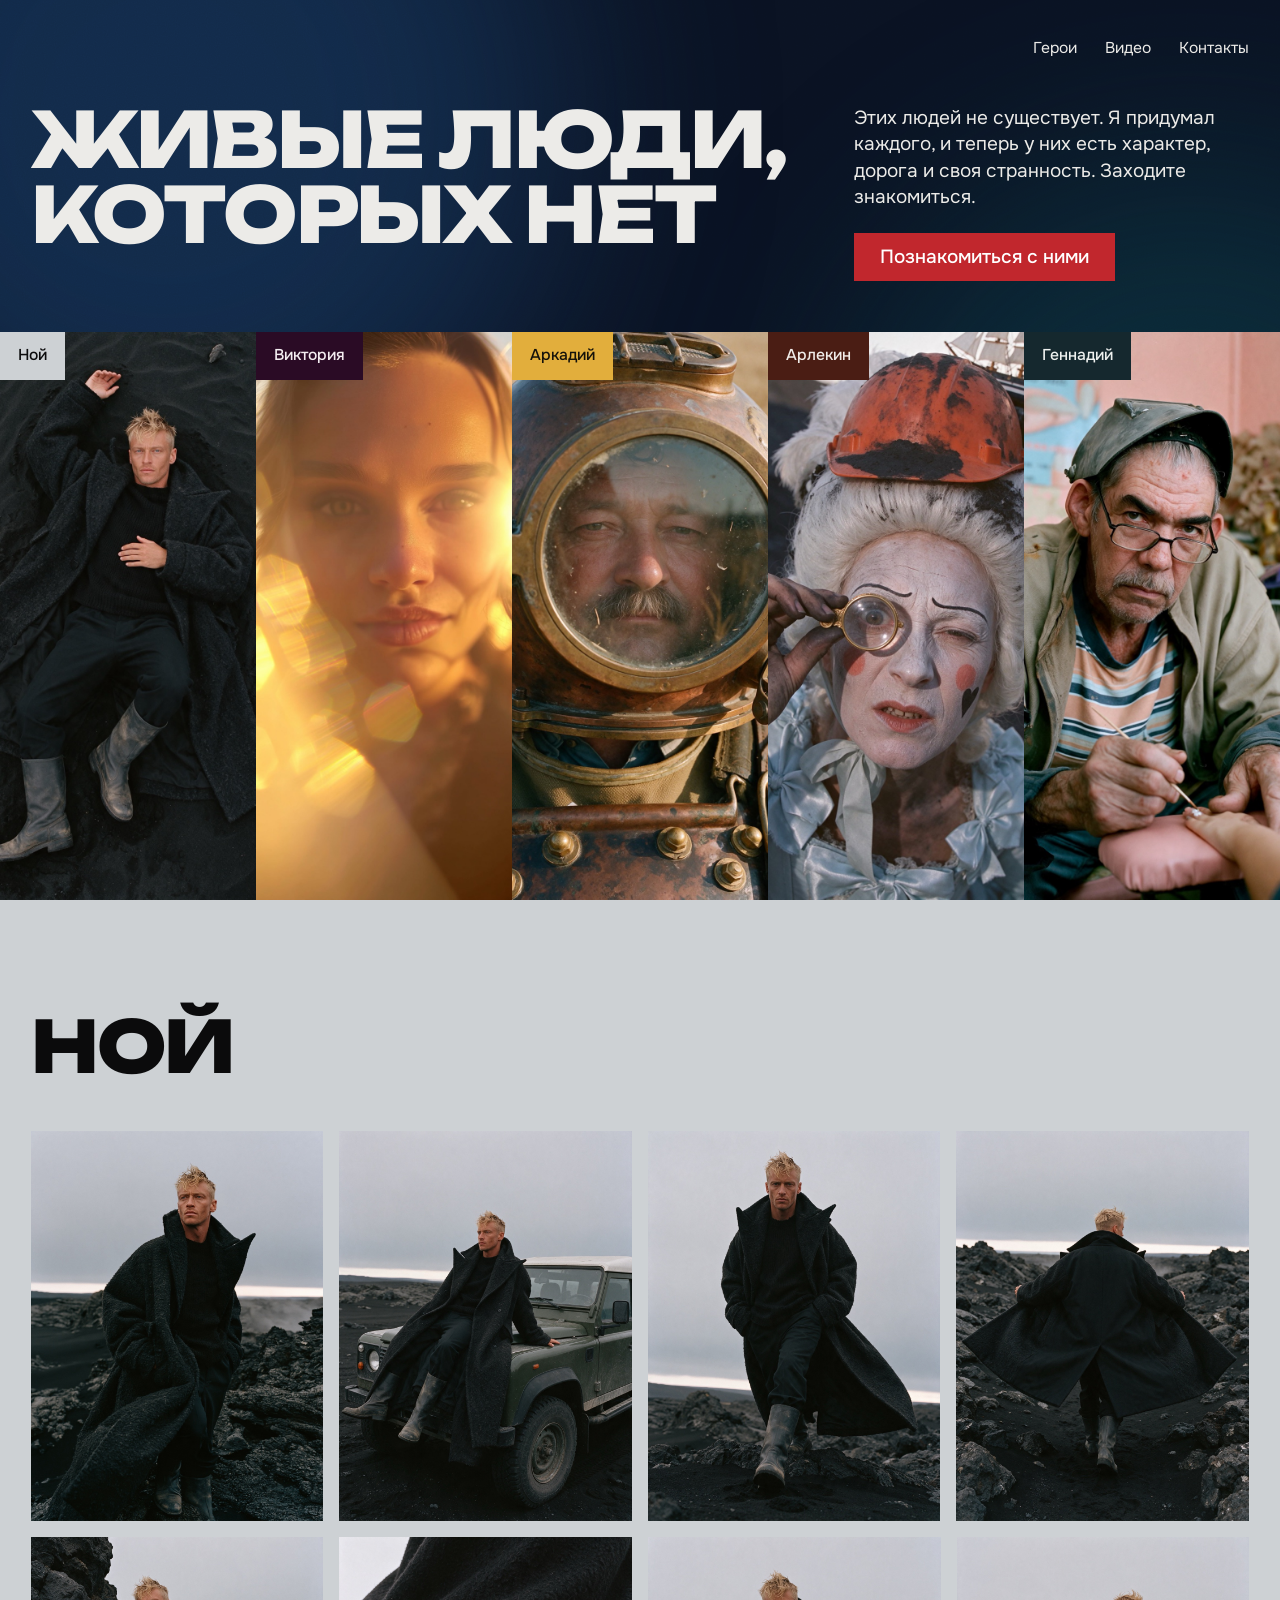
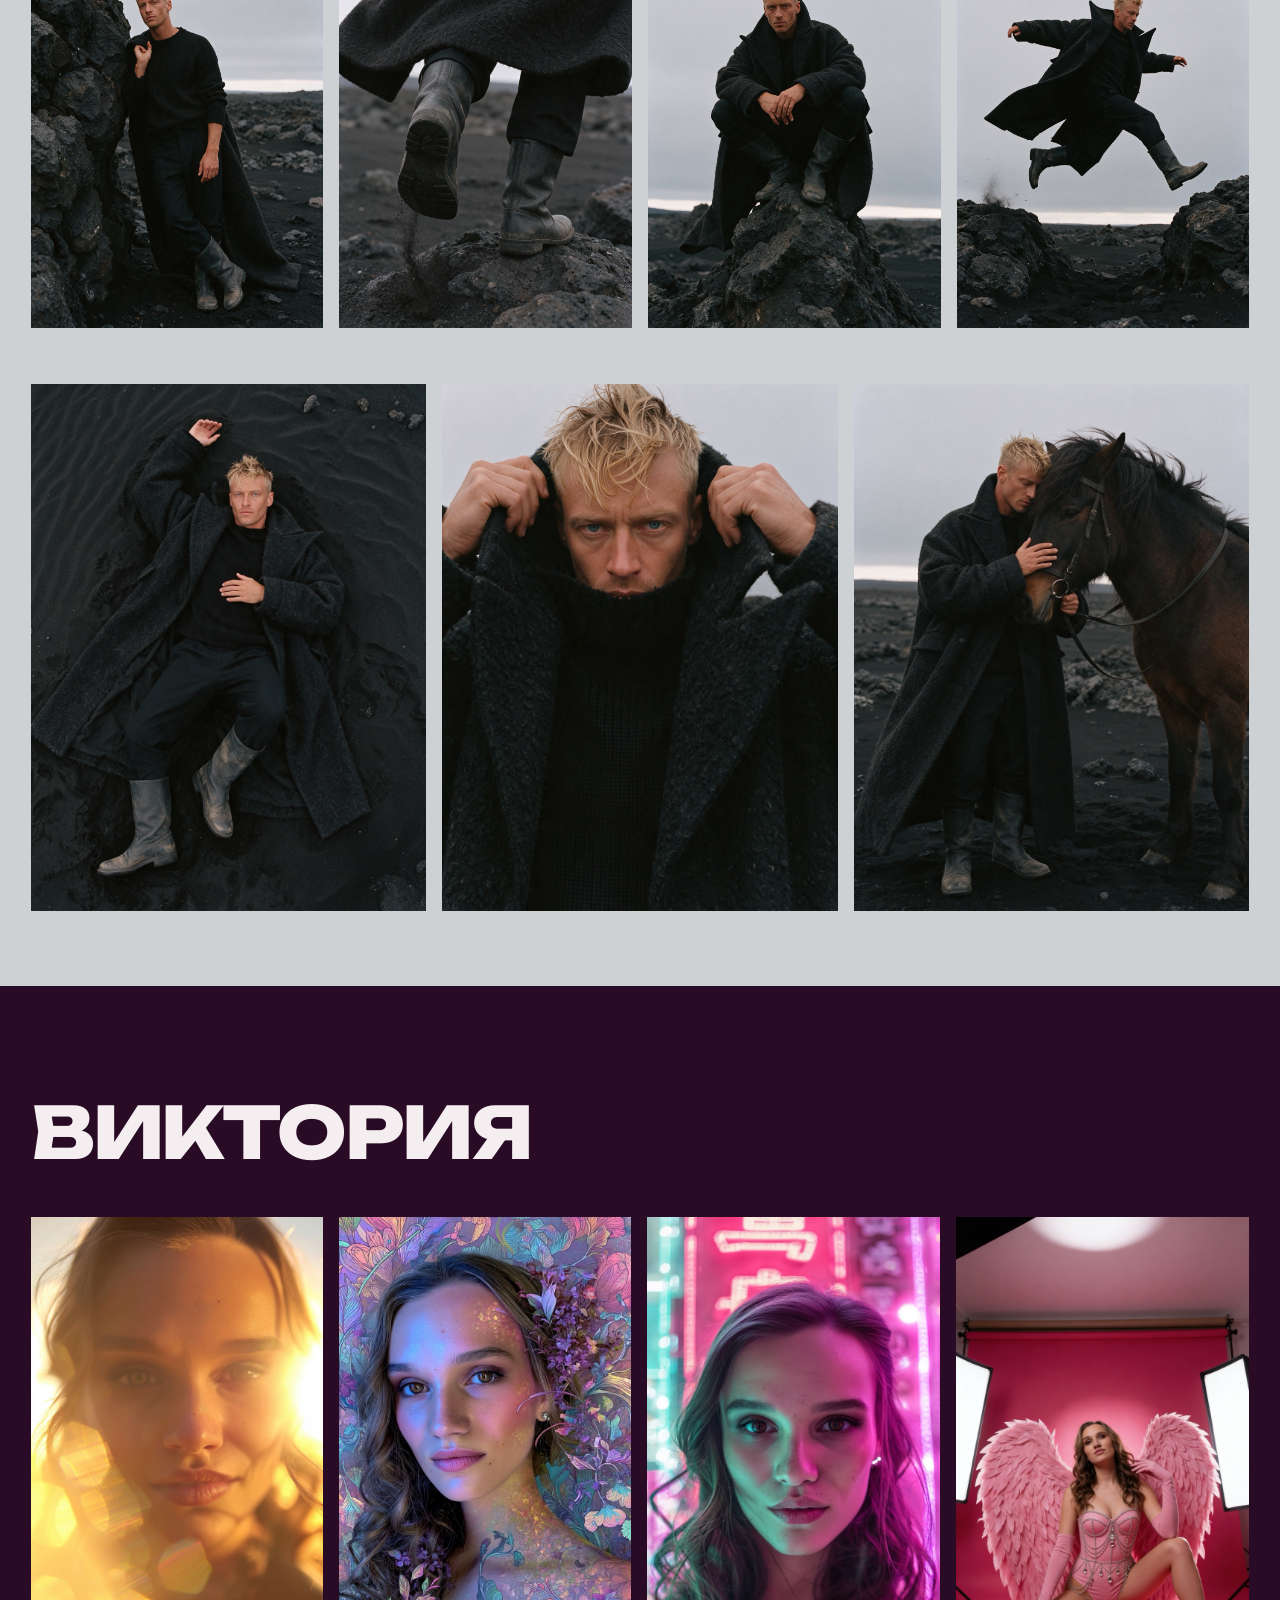
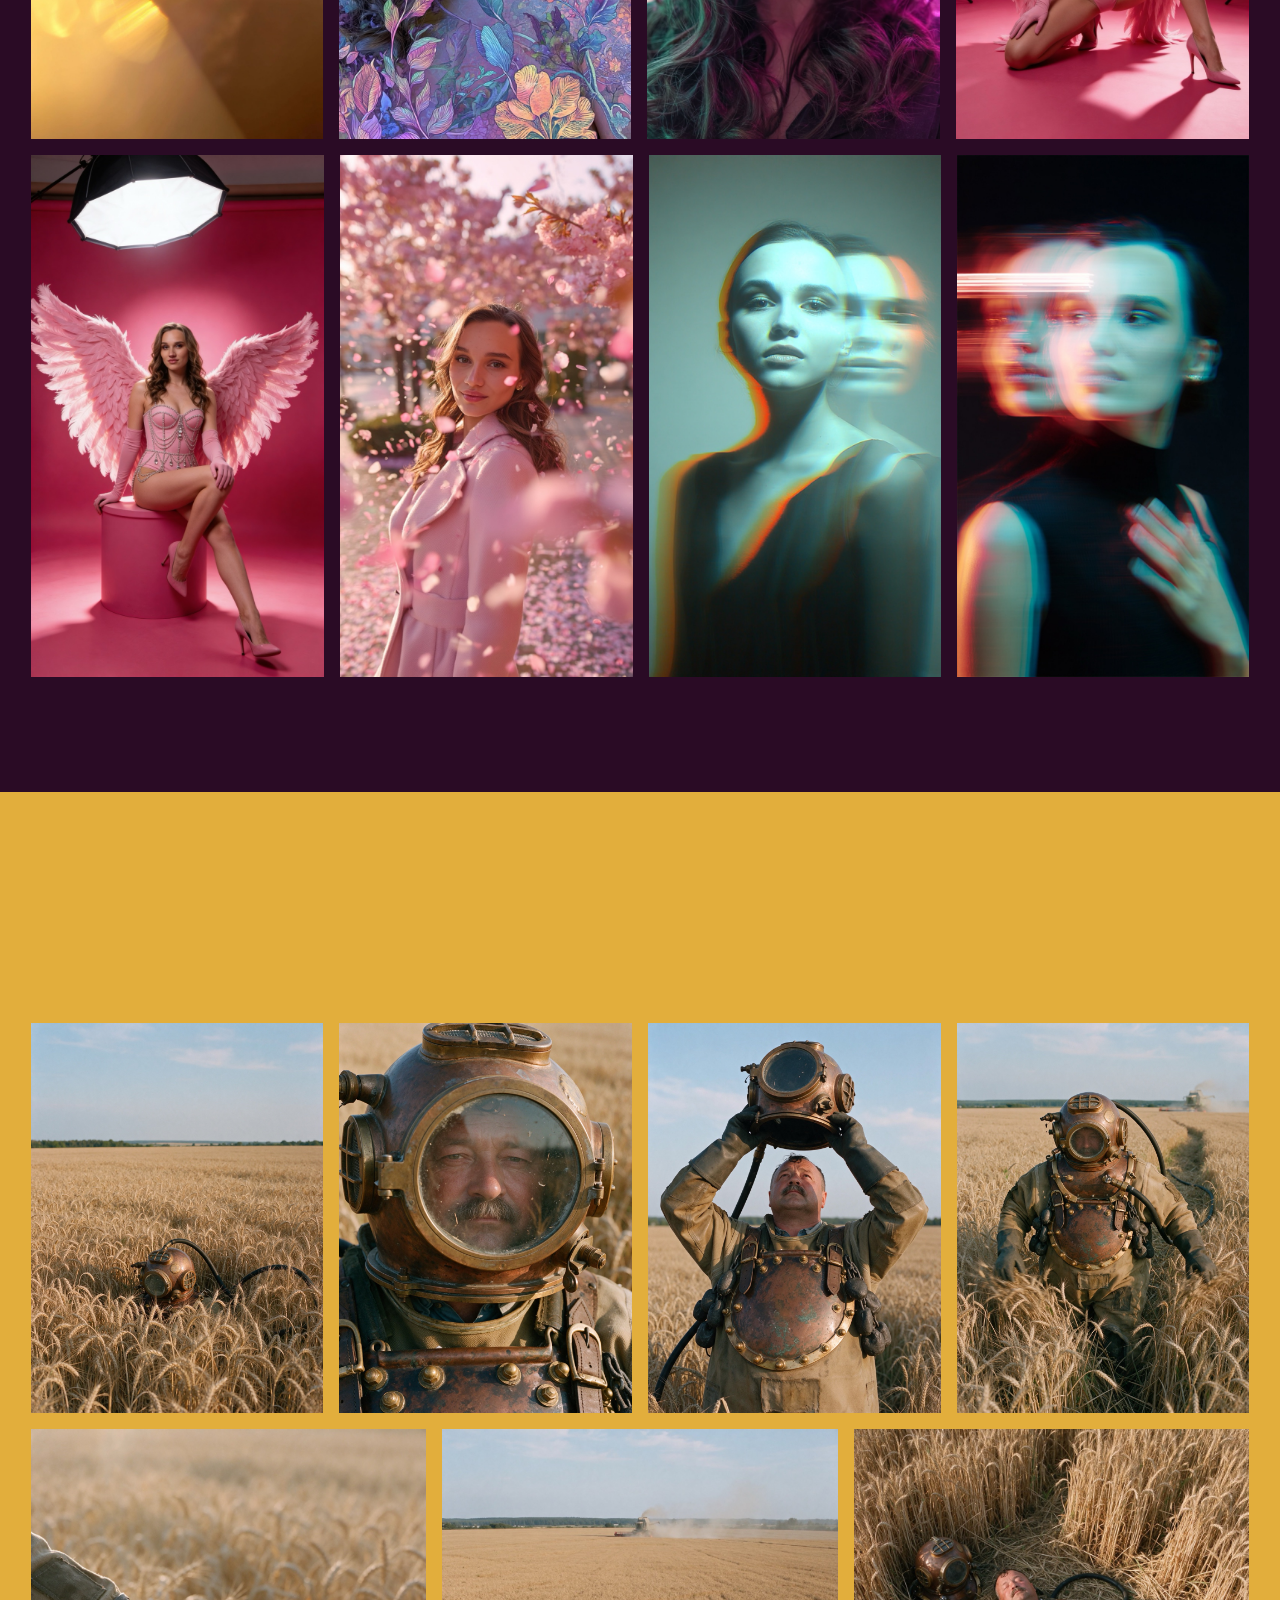
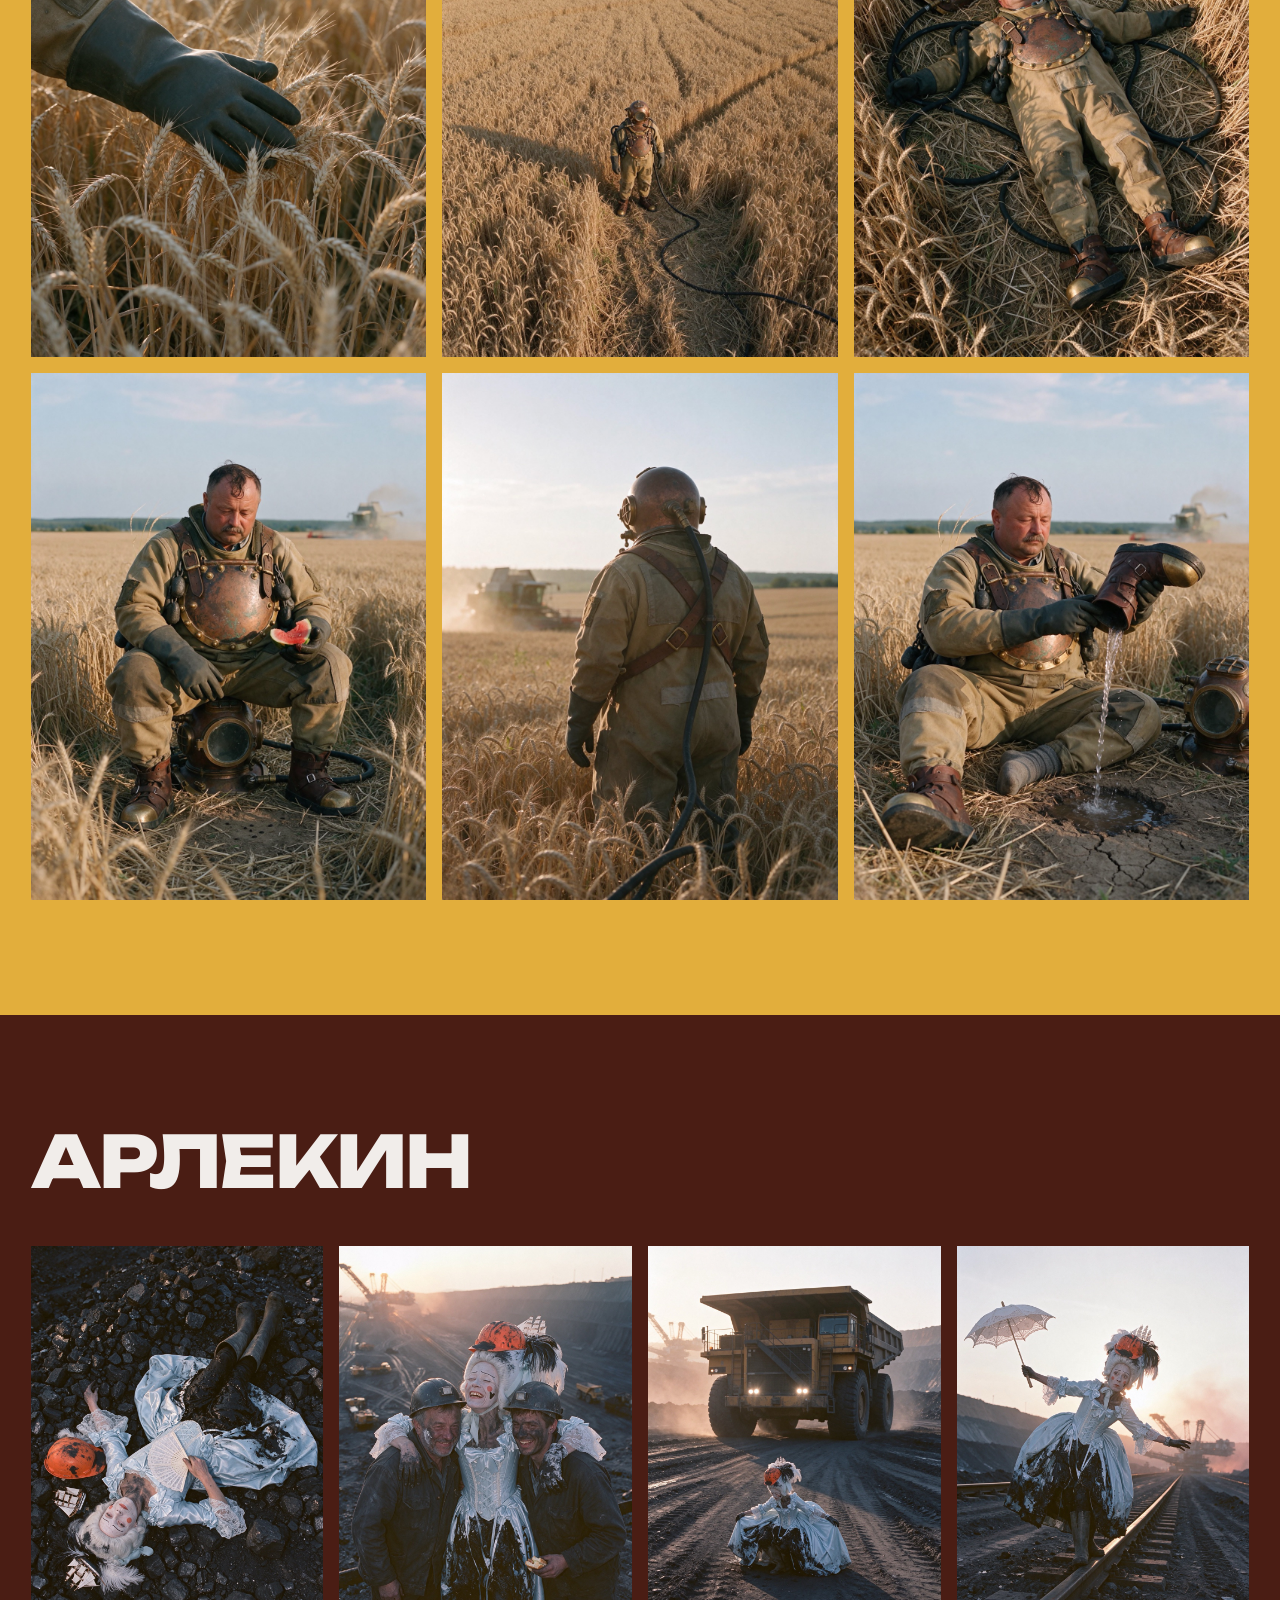
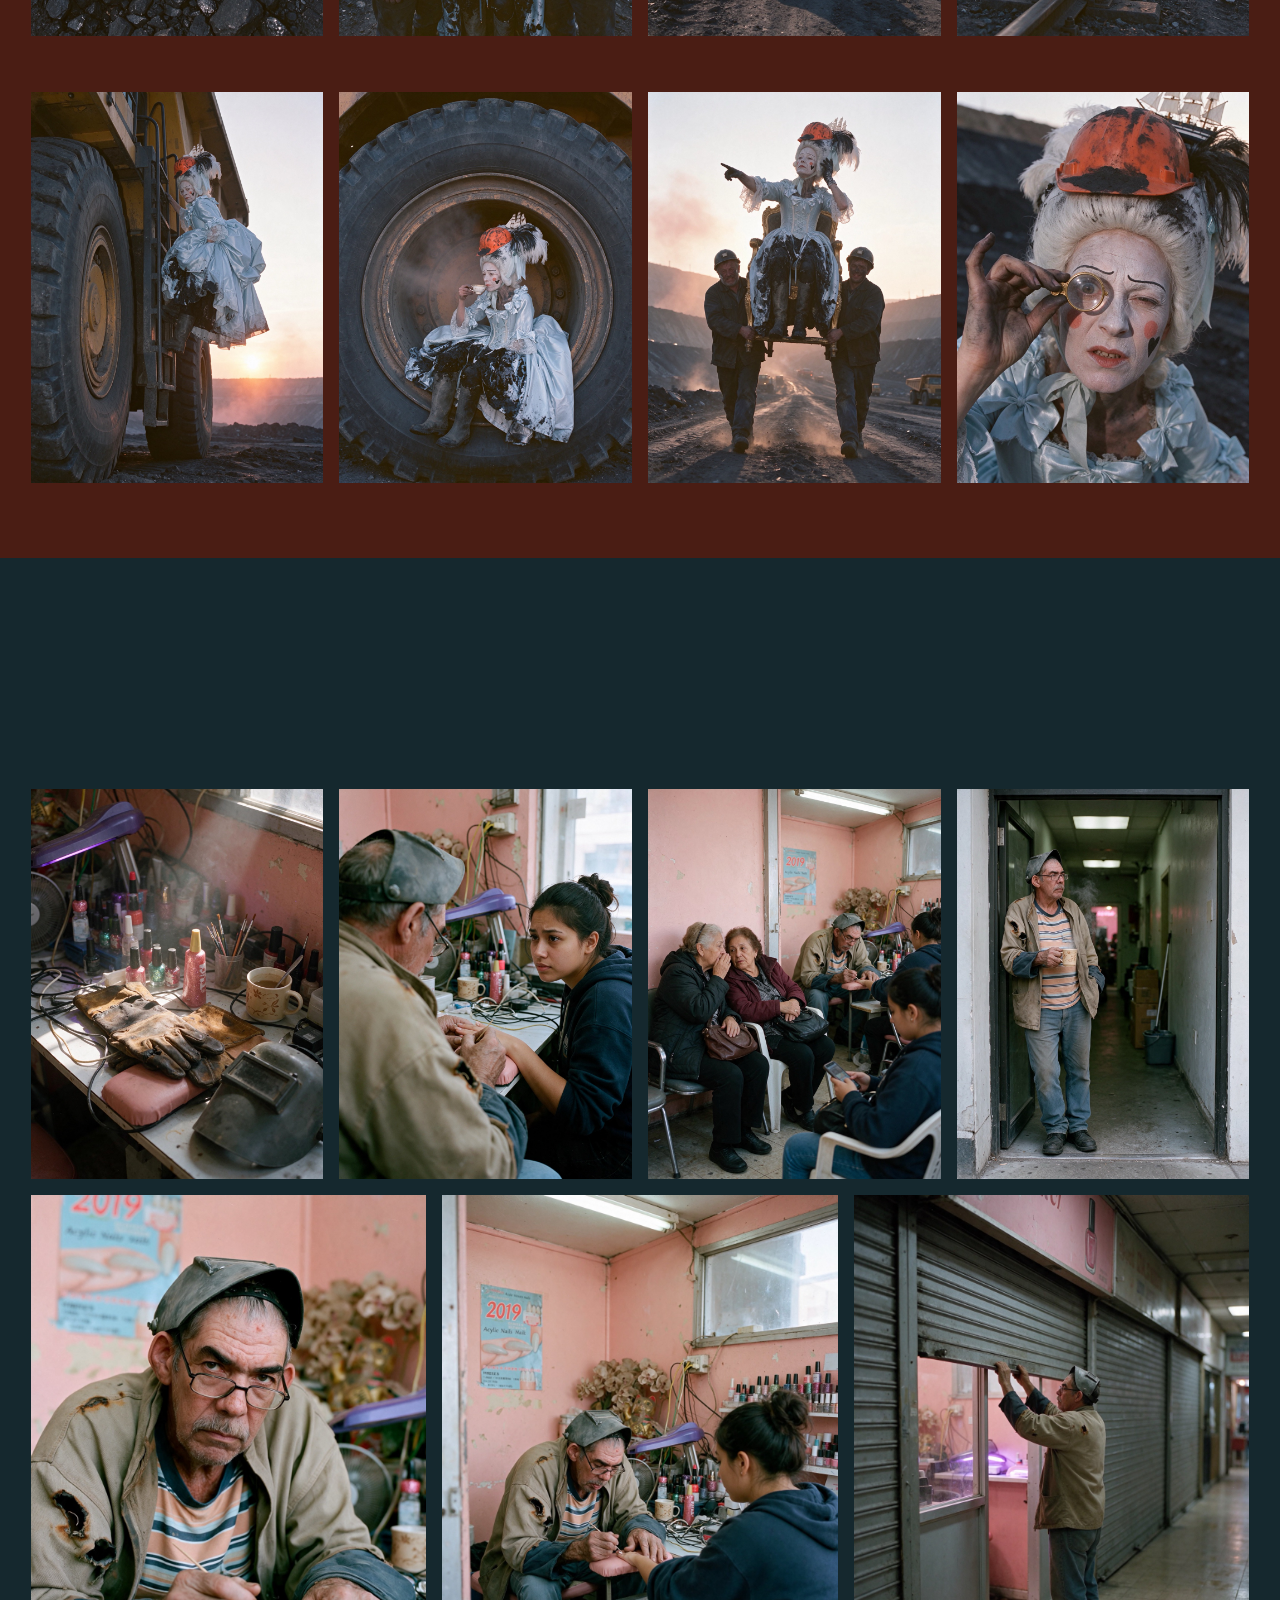
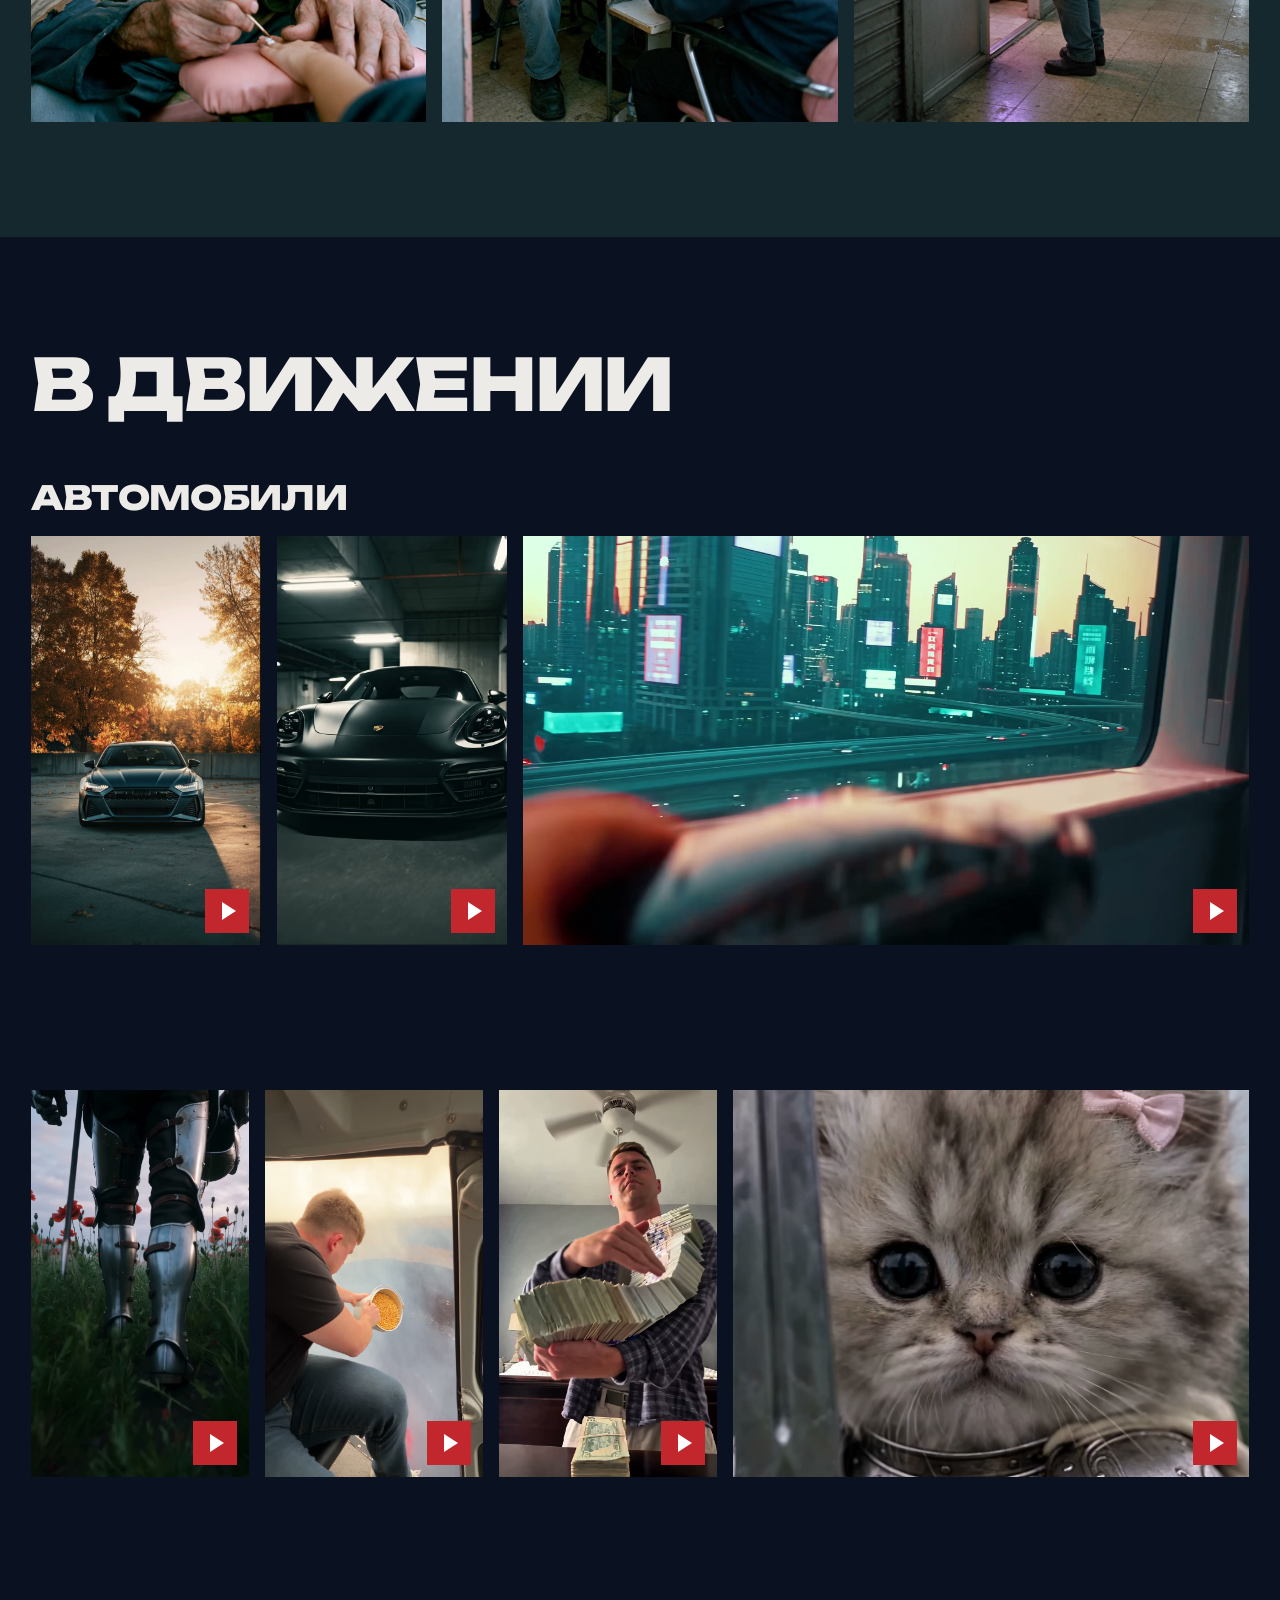
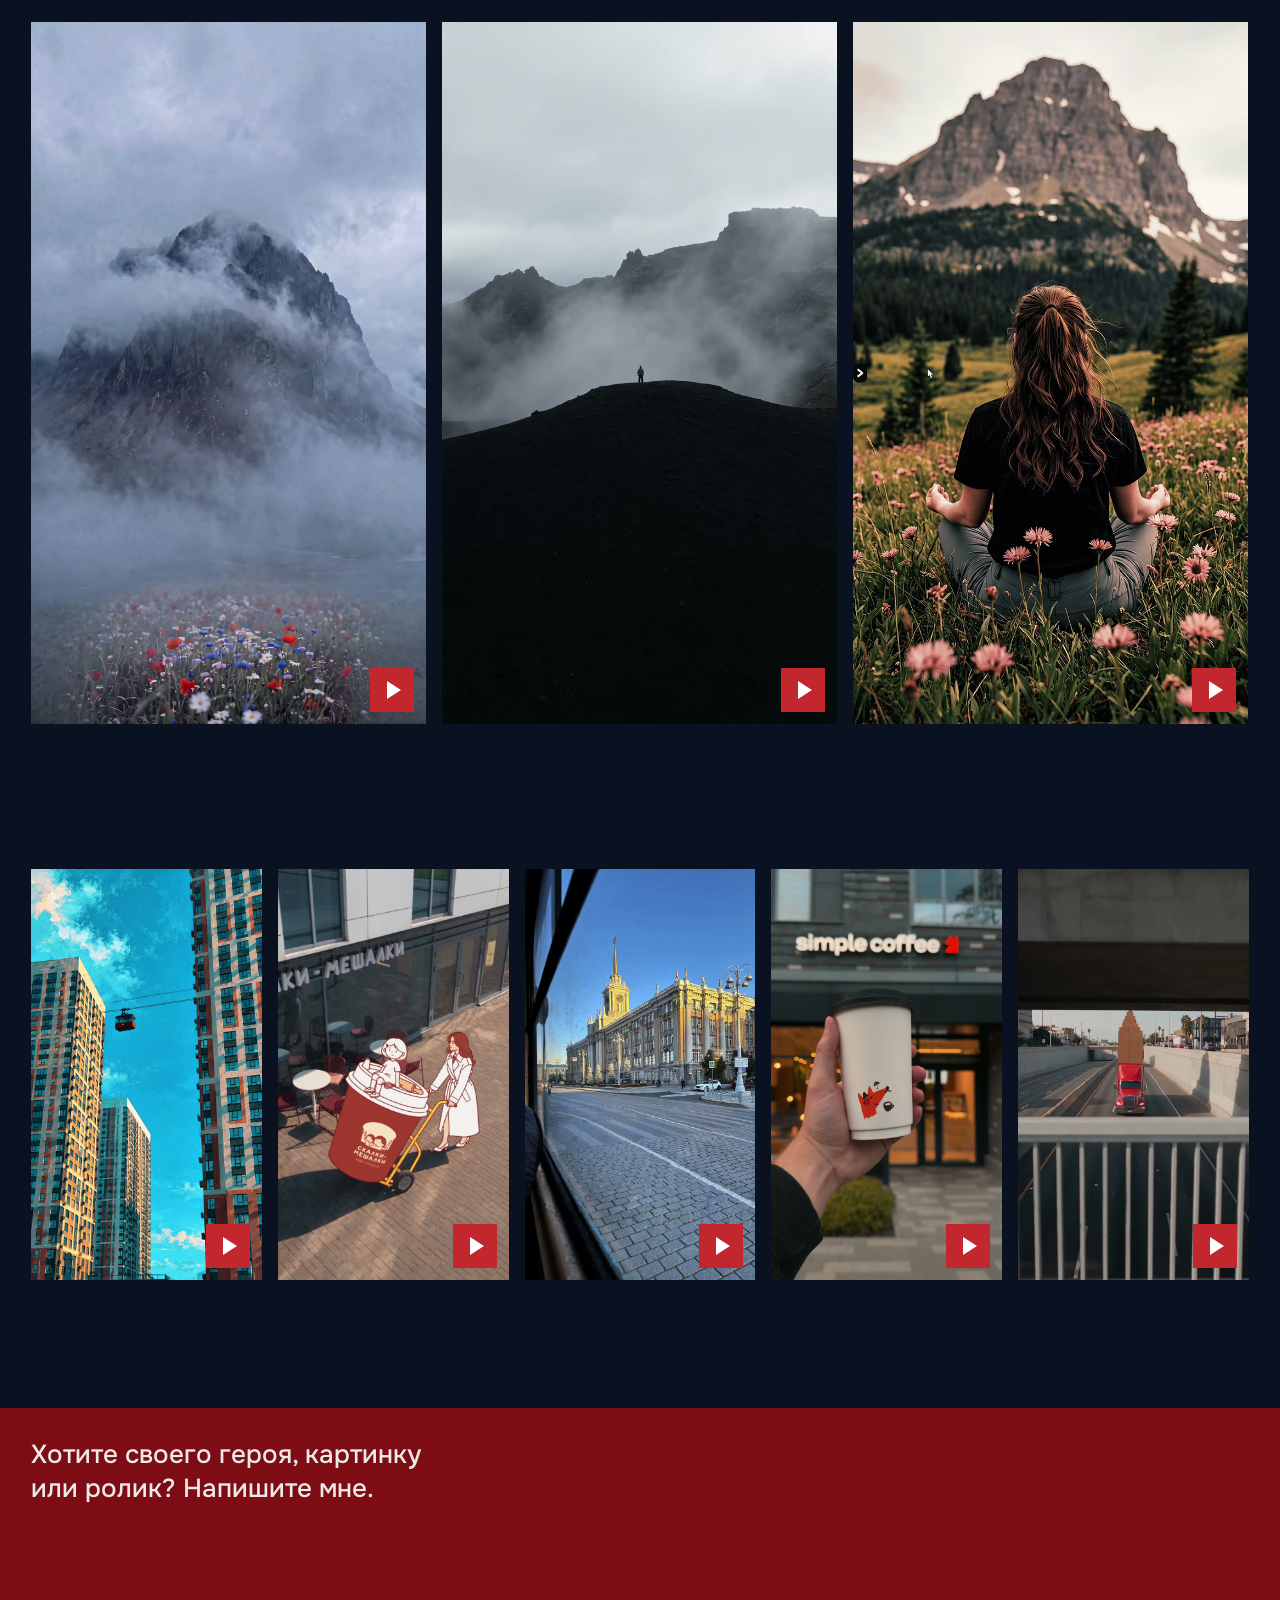
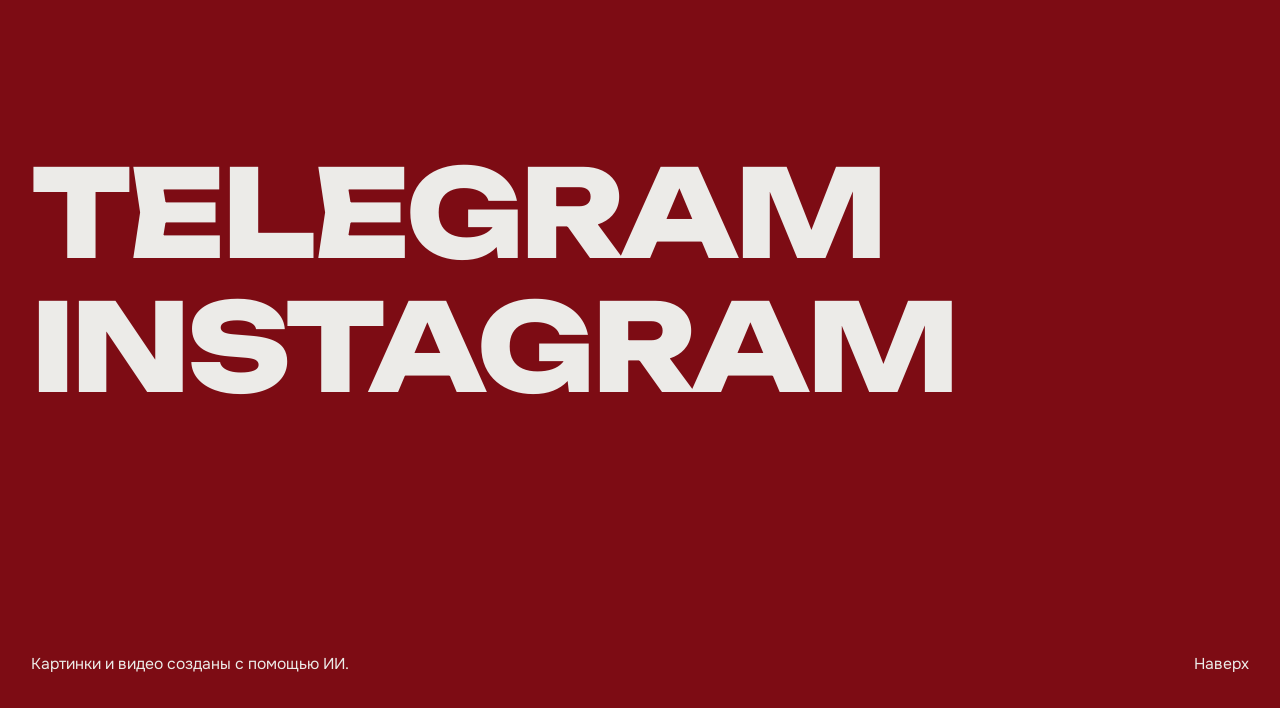
==== index.html @ afec1d8f "Портфолио: Живые люди, которых нет Co-Authored-By: Claude Sonnet 5.5 <noreply@anthropic.com>" ====
<!doctype html>
<html lang="ru">
<head>
<meta charset="utf-8">
<meta name="viewport" content="width=device-width, initial-scale=1">
<title>Живые люди, которых нет — AI-художник</title>
<meta name="description" content="Портфолио AI-художника: придуманные люди, их истории, кадры и видео. У каждого свой характер и своя дорога.">
<meta name="theme-color" content="#0a1222">
<meta property="og:title" content="Живые люди, которых нет — AI-художник">
<meta property="og:description" content="Портфолио AI-художника: придуманные люди, их истории, кадры и видео. У каждого свой характер и своя дорога.">
<meta property="og:image" content="https://sokolovai.github.io/media/img/noah-09.jpg">
<meta property="og:type" content="website">
<link rel="icon" href="data:image/svg+xml,%3Csvg xmlns='http://www.w3.org/2000/svg' viewBox='0 0 32 32'%3E%3Crect width='32' height='32' fill='%230b0b0c'/%3E%3Crect x='8' y='8' width='16' height='16' fill='%23c1272d'/%3E%3C/svg%3E">
<script>document.documentElement.classList.add('js')</script>
<link rel="preconnect" href="https://fonts.googleapis.com">
<link rel="preconnect" href="https://fonts.gstatic.com" crossorigin>
<link href="https://fonts.googleapis.com/css2?family=Onest:wght@400;500&family=Unbounded:wght@800&display=swap" rel="stylesheet">
<link rel="stylesheet" href="style.css">
</head>
<body>
<div class="bg" aria-hidden="true"><i class="b1"></i><i class="b2"></i><i class="b3"></i><div class="grain"></div></div>

<main id="top">
<!-- Вход: афиша пяти героев -->
<section class="hero" aria-label="Вступление">
  <div class="hero-stage">
    <div class="head">
      <nav class="topnav" aria-label="Разделы">
        <a href="#noah">Герои</a>
        <a href="#video">Видео</a>
        <a href="#contact">Контакты</a>
      </nav>
      <h1><span class="ln"><span>Живые люди,</span></span><span class="ln"><span>которых нет</span></span></h1>
      <div class="intro">
        <p class="lead">Этих людей не существует. Я придумал каждого, и теперь у них есть характер, дорога и своя странность. Заходите знакомиться.</p>
        <a class="btn" href="#noah">Познакомиться с ними</a>
      </div>
    </div>
    <ul class="cast">
      <li><a href="#noah" style="--tc:#cdd1d4;--ti:#0b0b0c"><img src="media/img/noah-09.jpg" width="1050" height="1400" alt="Ной" style="object-position:50% 28%" fetchpriority="high"><span class="tag">Ной</span></a></li>
      <li><a href="#vika" style="--tc:#2a0b25;--ti:#f4eef1"><img src="media/img/vika-01.jpg" width="784" height="1400" alt="Виктория" style="object-position:50% 35%" ><span class="tag">Виктория</span></a></li>
      <li><a href="#arkady" style="--tc:#e2ae3c;--ti:#14110a"><img src="media/img/arkady-02.jpg" width="1050" height="1400" alt="Аркадий" style="object-position:50% 38%" ><span class="tag">Аркадий</span></a></li>
      <li><a href="#harlequin" style="--tc:#4a1d14;--ti:#f1edea"><img src="media/img/harlequin-08.jpg" width="1050" height="1400" alt="Арлекин" style="object-position:50% 40%" ><span class="tag">Арлекин</span></a></li>
      <li><a href="#gennady" style="--tc:#15282e;--ti:#eef1ef"><img src="media/img/gennady-05.jpg" width="1050" height="1400" alt="Геннадий" style="object-position:50% 30%" ><span class="tag">Геннадий</span></a></li>
    </ul>
  </div>
</section>

<section class="chapter" id="noah" aria-labelledby="h-noah" style="--ground:#cdd1d4;--ink:#0b0b0c">
  <h2 id="h-noah" class="rv">Ной</h2>
  <div class="frames">
        <ul class="frow" style="--sum:2.9979;--n:4">
          <li class="rv-lift" style="--ar:0.7479"><button class="shot" type="button" data-kind="img" data-group="noah" data-src="media/img/noah-00.jpg" data-title="Ной" aria-label="Открыть кадр крупно: Ной"><img src="media/img/noah-00.jpg" width="1047" height="1400" alt="Ной, кадр 1" loading="lazy" decoding="async"></button></li>
          <li class="rv-lift" style="--ar:0.7500"><button class="shot" type="button" data-kind="img" data-group="noah" data-src="media/img/noah-01.jpg" data-title="Ной" aria-label="Открыть кадр крупно: Ной"><img src="media/img/noah-01.jpg" width="1050" height="1400" alt="Ной, кадр 2" loading="lazy" decoding="async"></button></li>
          <li class="rv-lift" style="--ar:0.7500"><button class="shot" type="button" data-kind="img" data-group="noah" data-src="media/img/noah-02.jpg" data-title="Ной" aria-label="Открыть кадр крупно: Ной"><img src="media/img/noah-02.jpg" width="1050" height="1400" alt="Ной, кадр 3" loading="lazy" decoding="async"></button></li>
          <li class="rv-lift" style="--ar:0.7500"><button class="shot" type="button" data-kind="img" data-group="noah" data-src="media/img/noah-03.jpg" data-title="Ной" aria-label="Открыть кадр крупно: Ной"><img src="media/img/noah-03.jpg" width="1050" height="1400" alt="Ной, кадр 4" loading="lazy" decoding="async"></button></li>
        </ul>
        <ul class="frow" style="--sum:3.0000;--n:4">
          <li class="rv-lift" style="--ar:0.7500"><button class="shot" type="button" data-kind="img" data-group="noah" data-src="media/img/noah-04.jpg" data-title="Ной" aria-label="Открыть кадр крупно: Ной"><img src="media/img/noah-04.jpg" width="1050" height="1400" alt="Ной, кадр 5" loading="lazy" decoding="async"></button></li>
          <li class="rv-lift" style="--ar:0.7500"><button class="shot" type="button" data-kind="img" data-group="noah" data-src="media/img/noah-05.jpg" data-title="Ной" aria-label="Открыть кадр крупно: Ной"><img src="media/img/noah-05.jpg" width="1050" height="1400" alt="Ной, кадр 6" loading="lazy" decoding="async"></button></li>
          <li class="rv-lift" style="--ar:0.7500"><button class="shot" type="button" data-kind="img" data-group="noah" data-src="media/img/noah-06.jpg" data-title="Ной" aria-label="Открыть кадр крупно: Ной"><img src="media/img/noah-06.jpg" width="1050" height="1400" alt="Ной, кадр 7" loading="lazy" decoding="async"></button></li>
          <li class="rv-lift" style="--ar:0.7500"><button class="shot" type="button" data-kind="img" data-group="noah" data-src="media/img/noah-08.jpg" data-title="Ной" aria-label="Открыть кадр крупно: Ной"><img src="media/img/noah-08.jpg" width="1050" height="1400" alt="Ной, кадр 8" loading="lazy" decoding="async"></button></li>
        </ul>
        <ul class="frow" style="--sum:2.2500;--n:3">
          <li class="rv-lift" style="--ar:0.7500"><button class="shot" type="button" data-kind="img" data-group="noah" data-src="media/img/noah-09.jpg" data-title="Ной" aria-label="Открыть кадр крупно: Ной"><img src="media/img/noah-09.jpg" width="1050" height="1400" alt="Ной, кадр 9" loading="lazy" decoding="async"></button></li>
          <li class="rv-lift" style="--ar:0.7500"><button class="shot" type="button" data-kind="img" data-group="noah" data-src="media/img/noah-10.jpg" data-title="Ной" aria-label="Открыть кадр крупно: Ной"><img src="media/img/noah-10.jpg" width="1050" height="1400" alt="Ной, кадр 10" loading="lazy" decoding="async"></button></li>
          <li class="rv-lift" style="--ar:0.7500"><button class="shot" type="button" data-kind="img" data-group="noah" data-src="media/img/noah-11.jpg" data-title="Ной" aria-label="Открыть кадр крупно: Ной"><img src="media/img/noah-11.jpg" width="1050" height="1400" alt="Ной, кадр 11" loading="lazy" decoding="async"></button></li>
        </ul>
  </div>
</section>
<section class="chapter" id="vika" aria-labelledby="h-vika" style="--ground:#2a0b25;--ink:#f4eef1">
  <h2 id="h-vika" class="rv">Виктория</h2>
  <div class="frames">
        <ul class="frow" style="--sum:2.2421;--n:4">
          <li class="rv-lift" style="--ar:0.5600"><button class="shot" type="button" data-kind="img" data-group="vika" data-src="media/img/vika-01.jpg" data-title="Виктория" aria-label="Открыть кадр крупно: Виктория"><img src="media/img/vika-01.jpg" width="784" height="1400" alt="Виктория, кадр 1" loading="lazy" decoding="async"></button></li>
          <li class="rv-lift" style="--ar:0.5600"><button class="shot" type="button" data-kind="img" data-group="vika" data-src="media/img/vika-02.jpg" data-title="Виктория" aria-label="Открыть кадр крупно: Виктория"><img src="media/img/vika-02.jpg" width="784" height="1400" alt="Виктория, кадр 2" loading="lazy" decoding="async"></button></li>
          <li class="rv-lift" style="--ar:0.5600"><button class="shot" type="button" data-kind="img" data-group="vika" data-src="media/img/vika-03.jpg" data-title="Виктория" aria-label="Открыть кадр крупно: Виктория"><img src="media/img/vika-03.jpg" width="784" height="1400" alt="Виктория, кадр 3" loading="lazy" decoding="async"></button></li>
          <li class="rv-lift" style="--ar:0.5621"><button class="shot" type="button" data-kind="img" data-group="vika" data-src="media/img/vika-04.jpg" data-title="Виктория" aria-label="Открыть кадр крупно: Виктория"><img src="media/img/vika-04.jpg" width="787" height="1400" alt="Виктория, кадр 4" loading="lazy" decoding="async"></button></li>
        </ul>
        <ul class="frow" style="--sum:2.2421;--n:4">
          <li class="rv-lift" style="--ar:0.5621"><button class="shot" type="button" data-kind="img" data-group="vika" data-src="media/img/vika-05.jpg" data-title="Виктория" aria-label="Открыть кадр крупно: Виктория"><img src="media/img/vika-05.jpg" width="787" height="1400" alt="Виктория, кадр 5" loading="lazy" decoding="async"></button></li>
          <li class="rv-lift" style="--ar:0.5600"><button class="shot" type="button" data-kind="img" data-group="vika" data-src="media/img/vika-06.jpg" data-title="Виктория" aria-label="Открыть кадр крупно: Виктория"><img src="media/img/vika-06.jpg" width="784" height="1400" alt="Виктория, кадр 6" loading="lazy" decoding="async"></button></li>
          <li class="rv-lift" style="--ar:0.5600"><button class="shot" type="button" data-kind="img" data-group="vika" data-src="media/img/vika-07.jpg" data-title="Виктория" aria-label="Открыть кадр крупно: Виктория"><img src="media/img/vika-07.jpg" width="784" height="1400" alt="Виктория, кадр 7" loading="lazy" decoding="async"></button></li>
          <li class="rv-lift" style="--ar:0.5600"><button class="shot" type="button" data-kind="img" data-group="vika" data-src="media/img/vika-08.jpg" data-title="Виктория" aria-label="Открыть кадр крупно: Виктория"><img src="media/img/vika-08.jpg" width="784" height="1400" alt="Виктория, кадр 8" loading="lazy" decoding="async"></button></li>
        </ul>
  </div>
</section>
<section class="chapter" id="arkady" aria-labelledby="h-arkady" style="--ground:#e2ae3c;--ink:#14110a">
  <h2 id="h-arkady" class="rv">Аркадий</h2>
  <div class="frames">
        <ul class="frow" style="--sum:3.0000;--n:4">
          <li class="rv-lift" style="--ar:0.7500"><button class="shot" type="button" data-kind="img" data-group="arkady" data-src="media/img/arkady-01.jpg" data-title="Аркадий" aria-label="Открыть кадр крупно: Аркадий"><img src="media/img/arkady-01.jpg" width="1050" height="1400" alt="Аркадий, кадр 1" loading="lazy" decoding="async"></button></li>
          <li class="rv-lift" style="--ar:0.7500"><button class="shot" type="button" data-kind="img" data-group="arkady" data-src="media/img/arkady-02.jpg" data-title="Аркадий" aria-label="Открыть кадр крупно: Аркадий"><img src="media/img/arkady-02.jpg" width="1050" height="1400" alt="Аркадий, кадр 2" loading="lazy" decoding="async"></button></li>
          <li class="rv-lift" style="--ar:0.7500"><button class="shot" type="button" data-kind="img" data-group="arkady" data-src="media/img/arkady-03.jpg" data-title="Аркадий" aria-label="Открыть кадр крупно: Аркадий"><img src="media/img/arkady-03.jpg" width="1050" height="1400" alt="Аркадий, кадр 3" loading="lazy" decoding="async"></button></li>
          <li class="rv-lift" style="--ar:0.7500"><button class="shot" type="button" data-kind="img" data-group="arkady" data-src="media/img/arkady-04.jpg" data-title="Аркадий" aria-label="Открыть кадр крупно: Аркадий"><img src="media/img/arkady-04.jpg" width="1050" height="1400" alt="Аркадий, кадр 4" loading="lazy" decoding="async"></button></li>
        </ul>
        <ul class="frow" style="--sum:2.2500;--n:3">
          <li class="rv-lift" style="--ar:0.7500"><button class="shot" type="button" data-kind="img" data-group="arkady" data-src="media/img/arkady-05.jpg" data-title="Аркадий" aria-label="Открыть кадр крупно: Аркадий"><img src="media/img/arkady-05.jpg" width="1050" height="1400" alt="Аркадий, кадр 5" loading="lazy" decoding="async"></button></li>
          <li class="rv-lift" style="--ar:0.7500"><button class="shot" type="button" data-kind="img" data-group="arkady" data-src="media/img/arkady-06.jpg" data-title="Аркадий" aria-label="Открыть кадр крупно: Аркадий"><img src="media/img/arkady-06.jpg" width="1050" height="1400" alt="Аркадий, кадр 6" loading="lazy" decoding="async"></button></li>
          <li class="rv-lift" style="--ar:0.7500"><button class="shot" type="button" data-kind="img" data-group="arkady" data-src="media/img/arkady-07.jpg" data-title="Аркадий" aria-label="Открыть кадр крупно: Аркадий"><img src="media/img/arkady-07.jpg" width="1050" height="1400" alt="Аркадий, кадр 7" loading="lazy" decoding="async"></button></li>
        </ul>
        <ul class="frow" style="--sum:2.2500;--n:3">
          <li class="rv-lift" style="--ar:0.7500"><button class="shot" type="button" data-kind="img" data-group="arkady" data-src="media/img/arkady-08.jpg" data-title="Аркадий" aria-label="Открыть кадр крупно: Аркадий"><img src="media/img/arkady-08.jpg" width="1050" height="1400" alt="Аркадий, кадр 8" loading="lazy" decoding="async"></button></li>
          <li class="rv-lift" style="--ar:0.7500"><button class="shot" type="button" data-kind="img" data-group="arkady" data-src="media/img/arkady-09.jpg" data-title="Аркадий" aria-label="Открыть кадр крупно: Аркадий"><img src="media/img/arkady-09.jpg" width="1050" height="1400" alt="Аркадий, кадр 9" loading="lazy" decoding="async"></button></li>
          <li class="rv-lift" style="--ar:0.7500"><button class="shot" type="button" data-kind="img" data-group="arkady" data-src="media/img/arkady-10.jpg" data-title="Аркадий" aria-label="Открыть кадр крупно: Аркадий"><img src="media/img/arkady-10.jpg" width="1050" height="1400" alt="Аркадий, кадр 10" loading="lazy" decoding="async"></button></li>
        </ul>
  </div>
</section>
<section class="chapter" id="harlequin" aria-labelledby="h-harlequin" style="--ground:#4a1d14;--ink:#f1edea">
  <h2 id="h-harlequin" class="rv">Арлекин</h2>
  <div class="frames">
        <ul class="frow" style="--sum:3.0000;--n:4">
          <li class="rv-lift" style="--ar:0.7500"><button class="shot" type="button" data-kind="img" data-group="harlequin" data-src="media/img/harlequin-01.jpg" data-title="Арлекин" aria-label="Открыть кадр крупно: Арлекин"><img src="media/img/harlequin-01.jpg" width="1050" height="1400" alt="Арлекин, кадр 1" loading="lazy" decoding="async"></button></li>
          <li class="rv-lift" style="--ar:0.7500"><button class="shot" type="button" data-kind="img" data-group="harlequin" data-src="media/img/harlequin-02.jpg" data-title="Арлекин" aria-label="Открыть кадр крупно: Арлекин"><img src="media/img/harlequin-02.jpg" width="1050" height="1400" alt="Арлекин, кадр 2" loading="lazy" decoding="async"></button></li>
          <li class="rv-lift" style="--ar:0.7500"><button class="shot" type="button" data-kind="img" data-group="harlequin" data-src="media/img/harlequin-03.jpg" data-title="Арлекин" aria-label="Открыть кадр крупно: Арлекин"><img src="media/img/harlequin-03.jpg" width="1050" height="1400" alt="Арлекин, кадр 3" loading="lazy" decoding="async"></button></li>
          <li class="rv-lift" style="--ar:0.7500"><button class="shot" type="button" data-kind="img" data-group="harlequin" data-src="media/img/harlequin-04.jpg" data-title="Арлекин" aria-label="Открыть кадр крупно: Арлекин"><img src="media/img/harlequin-04.jpg" width="1050" height="1400" alt="Арлекин, кадр 4" loading="lazy" decoding="async"></button></li>
        </ul>
        <ul class="frow" style="--sum:3.0000;--n:4">
          <li class="rv-lift" style="--ar:0.7500"><button class="shot" type="button" data-kind="img" data-group="harlequin" data-src="media/img/harlequin-05.jpg" data-title="Арлекин" aria-label="Открыть кадр крупно: Арлекин"><img src="media/img/harlequin-05.jpg" width="1050" height="1400" alt="Арлекин, кадр 5" loading="lazy" decoding="async"></button></li>
          <li class="rv-lift" style="--ar:0.7500"><button class="shot" type="button" data-kind="img" data-group="harlequin" data-src="media/img/harlequin-06.jpg" data-title="Арлекин" aria-label="Открыть кадр крупно: Арлекин"><img src="media/img/harlequin-06.jpg" width="1050" height="1400" alt="Арлекин, кадр 6" loading="lazy" decoding="async"></button></li>
          <li class="rv-lift" style="--ar:0.7500"><button class="shot" type="button" data-kind="img" data-group="harlequin" data-src="media/img/harlequin-07.jpg" data-title="Арлекин" aria-label="Открыть кадр крупно: Арлекин"><img src="media/img/harlequin-07.jpg" width="1050" height="1400" alt="Арлекин, кадр 7" loading="lazy" decoding="async"></button></li>
          <li class="rv-lift" style="--ar:0.7500"><button class="shot" type="button" data-kind="img" data-group="harlequin" data-src="media/img/harlequin-08.jpg" data-title="Арлекин" aria-label="Открыть кадр крупно: Арлекин"><img src="media/img/harlequin-08.jpg" width="1050" height="1400" alt="Арлекин, кадр 8" loading="lazy" decoding="async"></button></li>
        </ul>
  </div>
</section>
<section class="chapter" id="gennady" aria-labelledby="h-gennady" style="--ground:#15282e;--ink:#eef1ef">
  <h2 id="h-gennady" class="rv">Геннадий</h2>
  <div class="frames">
        <ul class="frow" style="--sum:3.0000;--n:4">
          <li class="rv-lift" style="--ar:0.7500"><button class="shot" type="button" data-kind="img" data-group="gennady" data-src="media/img/gennady-01.jpg" data-title="Геннадий" aria-label="Открыть кадр крупно: Геннадий"><img src="media/img/gennady-01.jpg" width="1050" height="1400" alt="Геннадий, кадр 1" loading="lazy" decoding="async"></button></li>
          <li class="rv-lift" style="--ar:0.7500"><button class="shot" type="button" data-kind="img" data-group="gennady" data-src="media/img/gennady-02.jpg" data-title="Геннадий" aria-label="Открыть кадр крупно: Геннадий"><img src="media/img/gennady-02.jpg" width="1050" height="1400" alt="Геннадий, кадр 2" loading="lazy" decoding="async"></button></li>
          <li class="rv-lift" style="--ar:0.7500"><button class="shot" type="button" data-kind="img" data-group="gennady" data-src="media/img/gennady-03.jpg" data-title="Геннадий" aria-label="Открыть кадр крупно: Геннадий"><img src="media/img/gennady-03.jpg" width="1050" height="1400" alt="Геннадий, кадр 3" loading="lazy" decoding="async"></button></li>
          <li class="rv-lift" style="--ar:0.7500"><button class="shot" type="button" data-kind="img" data-group="gennady" data-src="media/img/gennady-04.jpg" data-title="Геннадий" aria-label="Открыть кадр крупно: Геннадий"><img src="media/img/gennady-04.jpg" width="1050" height="1400" alt="Геннадий, кадр 4" loading="lazy" decoding="async"></button></li>
        </ul>
        <ul class="frow" style="--sum:2.2500;--n:3">
          <li class="rv-lift" style="--ar:0.7500"><button class="shot" type="button" data-kind="img" data-group="gennady" data-src="media/img/gennady-05.jpg" data-title="Геннадий" aria-label="Открыть кадр крупно: Геннадий"><img src="media/img/gennady-05.jpg" width="1050" height="1400" alt="Геннадий, кадр 5" loading="lazy" decoding="async"></button></li>
          <li class="rv-lift" style="--ar:0.7500"><button class="shot" type="button" data-kind="img" data-group="gennady" data-src="media/img/gennady-06.jpg" data-title="Геннадий" aria-label="Открыть кадр крупно: Геннадий"><img src="media/img/gennady-06.jpg" width="1050" height="1400" alt="Геннадий, кадр 6" loading="lazy" decoding="async"></button></li>
          <li class="rv-lift" style="--ar:0.7500"><button class="shot" type="button" data-kind="img" data-group="gennady" data-src="media/img/gennady-07.jpg" data-title="Геннадий" aria-label="Открыть кадр крупно: Геннадий"><img src="media/img/gennady-07.jpg" width="1050" height="1400" alt="Геннадий, кадр 7" loading="lazy" decoding="async"></button></li>
        </ul>
  </div>
</section>

<!-- Видео -->
<section class="videos" id="video" aria-labelledby="h-video">
  <header class="sec-head">
    <h2 id="h-video" class="rv">В движении</h2>
  </header>
  
  <div class="vgroup">
    <div class="vhead">
      <h3 class="rv">Автомобили</h3>
    </div>
    <div class="vrow" style="--sum:2.9028;--n:3">
        <button class="clip" type="button" style="--ar:0.5625" data-kind="video" data-group="video" data-src="media/video/audi-rs6.mp4" data-poster="media/poster/audi-rs6.jpg" data-title="Audi RS6" aria-label="Смотреть со звуком: Audi RS6">
          <span class="frame"><video src="media/video/audi-rs6.mp4" poster="media/poster/audi-rs6.jpg" width="720" height="1280" muted loop playsinline preload="none" aria-label="Ролик «Audi RS6»"></video><span class="play" aria-hidden="true"></span></span>
        </button>
        <button class="clip" type="button" style="--ar:0.5625" data-kind="video" data-group="video" data-src="media/video/porsche-panamera.mp4" data-poster="media/poster/porsche-panamera.jpg" data-title="Porsche Panamera" aria-label="Смотреть со звуком: Porsche Panamera">
          <span class="frame"><video src="media/video/porsche-panamera.mp4" poster="media/poster/porsche-panamera.jpg" width="720" height="1280" muted loop playsinline preload="none" aria-label="Ролик «Porsche Panamera»"></video><span class="play" aria-hidden="true"></span></span>
        </button>
        <button class="clip wide" type="button" style="--ar:1.7778" data-kind="video" data-group="video" data-src="media/video/ff3.mp4" data-poster="media/poster/ff3.jpg" data-title="Ford Focus" aria-label="Смотреть со звуком: Ford Focus">
          <span class="frame"><video src="media/video/ff3.mp4" poster="media/poster/ff3.jpg" width="1280" height="720" muted loop playsinline preload="none" aria-label="Ролик «Ford Focus»"></video><span class="play" aria-hidden="true"></span></span>
        </button>
    </div>
  </div>
  <div class="vgroup">
    <div class="vhead">
      <h3 class="rv">Тренды</h3>
    </div>
    <div class="vrow" style="--sum:3.0208;--n:4">
        <button class="clip" type="button" style="--ar:0.5625" data-kind="video" data-group="video" data-src="media/video/trend-knight.mp4" data-poster="media/poster/trend-knight.jpg" data-title="Knight" aria-label="Смотреть со звуком: Knight">
          <span class="frame"><video src="media/video/trend-knight.mp4" poster="media/poster/trend-knight.jpg" width="720" height="1280" muted loop playsinline preload="none" aria-label="Ролик «Knight»"></video><span class="play" aria-hidden="true"></span></span>
        </button>
        <button class="clip" type="button" style="--ar:0.5625" data-kind="video" data-group="video" data-src="media/video/trend-popcorn.mp4" data-poster="media/poster/trend-popcorn.jpg" data-title="Popcorn" aria-label="Смотреть со звуком: Popcorn">
          <span class="frame"><video src="media/video/trend-popcorn.mp4" poster="media/poster/trend-popcorn.jpg" width="720" height="1280" muted loop playsinline preload="none" aria-label="Ролик «Popcorn»"></video><span class="play" aria-hidden="true"></span></span>
        </button>
        <button class="clip" type="button" style="--ar:0.5625" data-kind="video" data-group="video" data-src="media/video/trend-cash.mp4" data-poster="media/poster/trend-cash.jpg" data-title="Cash" aria-label="Смотреть со звуком: Cash">
          <span class="frame"><video src="media/video/trend-cash.mp4" poster="media/poster/trend-cash.jpg" width="720" height="1280" muted loop playsinline preload="none" aria-label="Ролик «Cash»"></video><span class="play" aria-hidden="true"></span></span>
        </button>
        <button class="clip wide" type="button" style="--ar:1.3333" data-kind="video" data-group="video" data-src="media/video/trend-cat.mp4" data-poster="media/poster/trend-cat.jpg" data-title="Cat" aria-label="Смотреть со звуком: Cat">
          <span class="frame"><video src="media/video/trend-cat.mp4" poster="media/poster/trend-cat.jpg" width="1280" height="960" muted loop playsinline preload="none" aria-label="Ролик «Cat»"></video><span class="play" aria-hidden="true"></span></span>
        </button>
    </div>
  </div>
  <div class="vgroup">
    <div class="vhead">
      <h3 class="rv">Атмосфера</h3>
    </div>
    <div class="vrow" style="--sum:1.6884;--n:3">
        <button class="clip" type="button" style="--ar:0.5634" data-kind="video" data-group="video" data-src="media/video/iamrebel.mp4" data-poster="media/poster/iamrebel.jpg" data-title="IAMREBEL" aria-label="Смотреть со звуком: IAMREBEL">
          <span class="frame"><video src="media/video/iamrebel.mp4" poster="media/poster/iamrebel.jpg" width="720" height="1278" muted loop playsinline preload="none" aria-label="Ролик «IAMREBEL»"></video><span class="play" aria-hidden="true"></span></span>
        </button>
        <button class="clip" type="button" style="--ar:0.5625" data-kind="video" data-group="video" data-src="media/video/iamrebel-2.mp4" data-poster="media/poster/iamrebel-2.jpg" data-title="IAMREBEL 2" aria-label="Смотреть со звуком: IAMREBEL 2">
          <span class="frame"><video src="media/video/iamrebel-2.mp4" poster="media/poster/iamrebel-2.jpg" width="720" height="1280" muted loop playsinline preload="none" aria-label="Ролик «IAMREBEL 2»"></video><span class="play" aria-hidden="true"></span></span>
        </button>
        <button class="clip" type="button" style="--ar:0.5625" data-kind="video" data-group="video" data-src="media/video/seasons.mp4" data-poster="media/poster/seasons.jpg" data-title="Времена года" aria-label="Смотреть со звуком: Времена года">
          <span class="frame"><video src="media/video/seasons.mp4" poster="media/poster/seasons.jpg" width="720" height="1280" muted loop playsinline preload="none" aria-label="Ролик «Времена года»"></video><span class="play" aria-hidden="true"></span></span>
        </button>
    </div>
  </div>
  <div class="vgroup">
    <div class="vhead">
      <h3 class="rv">Город и кофе</h3>
    </div>
    <div class="vrow" style="--sum:2.8125;--n:5">
        <button class="clip" type="button" style="--ar:0.5625" data-kind="video" data-group="video" data-src="media/video/tram.mp4" data-poster="media/poster/tram.jpg" data-title="Tram" aria-label="Смотреть со звуком: Tram">
          <span class="frame"><video src="media/video/tram.mp4" poster="media/poster/tram.jpg" width="720" height="1280" muted loop playsinline preload="none" aria-label="Ролик «Tram»"></video><span class="play" aria-hidden="true"></span></span>
        </button>
        <button class="clip" type="button" style="--ar:0.5625" data-kind="video" data-group="video" data-src="media/video/skalki.mp4" data-poster="media/poster/skalki.jpg" data-title="Скалки-мешалки" aria-label="Смотреть со звуком: Скалки-мешалки">
          <span class="frame"><video src="media/video/skalki.mp4" poster="media/poster/skalki.jpg" width="720" height="1280" muted loop playsinline preload="none" aria-label="Ролик «Скалки-мешалки»"></video><span class="play" aria-hidden="true"></span></span>
        </button>
        <button class="clip" type="button" style="--ar:0.5625" data-kind="video" data-group="video" data-src="media/video/clip-untitled.mp4" data-poster="media/poster/clip-untitled.jpg" data-title="Корпусный десерт" aria-label="Смотреть со звуком: Корпусный десерт">
          <span class="frame"><video src="media/video/clip-untitled.mp4" poster="media/poster/clip-untitled.jpg" width="720" height="1280" muted loop playsinline preload="none" aria-label="Ролик «Корпусный десерт»"></video><span class="play" aria-hidden="true"></span></span>
        </button>
        <button class="clip" type="button" style="--ar:0.5625" data-kind="video" data-group="video" data-src="media/video/simple-1.mp4" data-poster="media/poster/simple-1.jpg" data-title="Simple 1" aria-label="Смотреть со звуком: Simple 1">
          <span class="frame"><video src="media/video/simple-1.mp4" poster="media/poster/simple-1.jpg" width="720" height="1280" muted loop playsinline preload="none" aria-label="Ролик «Simple 1»"></video><span class="play" aria-hidden="true"></span></span>
        </button>
        <button class="clip" type="button" style="--ar:0.5625" data-kind="video" data-group="video" data-src="media/video/simple-2.mp4" data-poster="media/poster/simple-2.jpg" data-title="Simple 2" aria-label="Смотреть со звуком: Simple 2">
          <span class="frame"><video src="media/video/simple-2.mp4" poster="media/poster/simple-2.jpg" width="720" height="1280" muted loop playsinline preload="none" aria-label="Ролик «Simple 2»"></video><span class="play" aria-hidden="true"></span></span>
        </button>
    </div>
  </div>
</section>

<!-- Контакты -->
<section class="contact" id="contact" aria-labelledby="h-contact">
  <h2 id="h-contact">Хотите своего героя, картинку или ролик? Напишите мне.</h2>
  <div class="big">
    <a href="https://t.me/sokolov_pv" rel="noopener" target="_blank">Telegram</a>
    <a href="https://instagram.com/sokolov_pv" rel="noopener" target="_blank">Instagram</a>
  </div>
  <footer class="foot">
    <p>Картинки и видео созданы с помощью ИИ.</p>
    <a href="#top">Наверх</a>
  </footer>
</section>
</main>

<dialog id="lb" aria-label="Просмотр">
  <button class="lb-close" type="button" aria-label="Закрыть">Закрыть</button>
  <button class="lb-nav lb-prev" type="button" aria-label="Предыдущий">←</button>
  <div class="lb-stage"></div>
  <button class="lb-nav lb-next" type="button" aria-label="Следующий">→</button>
  <p class="lb-title"></p>
</dialog>

<script src="main.js"></script>
</body>
</html>
---- style.css ----
/* Живые люди, которых нет — портфолио AI-художника.
   Глубокий синий фон с неспешным светом и плёночным зерном; у каждого героя свой цвет главы. */
:root {
  --bg: #0a1222;
  --ink: #ecebe8;
  --muted: #9aa3b2;
  --accent: #c1272d;
  --accent-ink: #ffffff;
  --field: #7d0c14;
  --field-ink: #ecebe8;

  --display: "Unbounded", "Arial Black", system-ui, sans-serif;
  --text: "Onest", system-ui, -apple-system, "Segoe UI", sans-serif;

  --step-small: clamp(0.9375rem, 0.9rem + 0.1vw, 1rem);
  --step-body: clamp(1.0625rem, 1rem + 0.25vw, 1.1875rem);
  --step-head: clamp(2.2rem, 5.6vw, 5.8rem);

  --m: clamp(16px, 2.4vw, 32px);
  --gap: 16px;
  --ease: cubic-bezier(0.22, 1, 0.36, 1);
}

*, *::before, *::after { box-sizing: border-box; }
html { scroll-behavior: smooth; -webkit-text-size-adjust: 100%; }
body { margin: 0; background: var(--bg); color: var(--ink); font: 400 var(--step-body)/1.5 var(--text); -webkit-font-smoothing: antialiased; }
img, video { display: block; max-width: 100%; }
a { color: inherit; text-decoration: none; }
button { font: inherit; color: inherit; background: none; border: 0; padding: 0; cursor: pointer; }
ul { list-style: none; margin: 0; padding: 0; }
h1, h2, h3, p { margin: 0; }
::selection { background: var(--accent); color: var(--accent-ink); }
:focus-visible { outline: 3px solid currentColor; outline-offset: 3px; }

/* ───────── Живой фон: медленный свет и плёночное зерно ───────── */
.bg { position: fixed; inset: 0; z-index: -1; overflow: hidden; background: var(--bg); }
.bg i { position: absolute; border-radius: 50%; filter: blur(110px); will-change: transform; }
.bg .b1 { width: 62vmax; height: 62vmax; left: -18vmax; top: -22vmax; background: #1f4d80; opacity: .42; animation: float1 46s ease-in-out infinite alternate; }
.bg .b2 { width: 54vmax; height: 54vmax; right: -20vmax; top: 18vh; background: #0f5a63; opacity: .34; animation: float2 58s ease-in-out infinite alternate; }
.bg .b3 { width: 48vmax; height: 48vmax; left: 22vw; bottom: -30vmax; background: #5a1a30; opacity: .30; animation: float3 52s ease-in-out infinite alternate; }
@keyframes float1 { to { transform: translate(26vw, 16vh) scale(1.15); } }
@keyframes float2 { to { transform: translate(-24vw, -10vh) scale(1.2); } }
@keyframes float3 { to { transform: translate(18vw, -22vh) scale(1.1); } }

.grain {
  position: absolute; inset: -50%; pointer-events: none; opacity: .09; mix-blend-mode: overlay;
  background-image: url("data:image/svg+xml,%3Csvg xmlns='http://www.w3.org/2000/svg' width='220' height='220'%3E%3Cfilter id='n'%3E%3CfeTurbulence type='fractalNoise' baseFrequency='0.9' numOctaves='2' stitchTiles='stitch'/%3E%3CfeColorMatrix values='0 0 0 0 1 0 0 0 0 1 0 0 0 0 1 0 0 0 1 0'/%3E%3C/filter%3E%3Crect width='100%25' height='100%25' filter='url(%23n)'/%3E%3C/svg%3E");
  animation: grain 0.9s steps(6) infinite;
}
@keyframes grain {
  0% { transform: translate(0, 0); } 17% { transform: translate(-3%, 2%); } 33% { transform: translate(2%, -4%); }
  50% { transform: translate(-4%, -1%); } 67% { transform: translate(3%, 3%); } 83% { transform: translate(-1%, 4%); } 100% { transform: translate(0, 0); }
}

.btn {
  display: inline-flex; align-items: center; min-height: 48px; padding: 0 26px;
  background: var(--accent); color: var(--accent-ink); font-weight: 500;
  transition: transform .3s var(--ease), background .25s;
}
.btn:hover { background: #d8323a; transform: translateY(-3px); }
.btn:active { transform: translateY(0) scale(.98); }

/* ───────── Вход: афиша героев ───────── */
.hero-stage { display: flex; flex-direction: column; min-height: 100svh; }
.head {
  display: grid; grid-template-columns: repeat(12, 1fr); column-gap: var(--gap);
  padding: var(--m) var(--m) clamp(28px, 4vw, 56px); align-content: start; row-gap: clamp(20px, 3vw, 40px);
}
.topnav { grid-column: 1 / -1; display: flex; justify-content: flex-end; gap: 28px; font-size: var(--step-small); }
.topnav a { padding: 6px 0; transition: color .25s, transform .35s var(--ease); }
.topnav a:hover { color: #fff; transform: translateY(-2px); }
.head h1 { grid-column: 1 / 9; font: 800 clamp(2.1rem, 6vw, 6rem)/0.92 var(--display); letter-spacing: -0.03em; text-transform: uppercase; }
.head h1 .ln { display: block; overflow: clip; padding-bottom: 0.06em; }
.head h1 .ln > span { display: inline-block; animation: rise 1s var(--ease) both; }
.head h1 .ln:nth-child(2) > span { animation-delay: .11s; }
@keyframes rise { from { transform: translateY(110%); } to { transform: none; } }
.intro { grid-column: 9 / 13; align-self: end; max-width: 34ch; }
.lead { line-height: 1.4; margin-bottom: 22px; }

.cast { display: flex; flex: 1; min-height: 52svh; }
.cast li { flex: 1 1 0; min-width: 0; transition: flex-grow .7s var(--ease); }
.cast:hover li { flex-grow: .85; }
.cast li:hover { flex-grow: 1.9; }
.cast a { position: relative; display: block; height: 100%; overflow: hidden; }
.cast img { width: 100%; height: 100%; object-fit: cover; transition: transform .9s var(--ease); }
.cast a:hover img { transform: scale(1.05); }
.tag { position: absolute; left: 0; top: 0; padding: 12px 18px; background: var(--tc); color: var(--ti); font-weight: 500; font-size: var(--step-small); }

/* ───────── Главы: свой цвет, сетка кадров одной высоты в ряду ───────── */
.chapter { background: var(--ground); color: var(--ink); padding: clamp(64px, 9vw, 140px) var(--m); }
.chapter h2 { font: 800 var(--step-head)/0.9 var(--display); letter-spacing: -0.03em; text-transform: uppercase; margin-bottom: clamp(28px, 4vw, 56px); }
.frames { display: flex; flex-direction: column; gap: var(--gap); }
.frow { --hmax: min(760px, 80svh); display: flex; gap: var(--gap); width: min(100%, calc(var(--sum) * var(--hmax) + (var(--n) - 1) * var(--gap))); }
.frow li { flex: var(--ar) 1 0%; min-width: 0; }
.shot { display: block; width: 100%; aspect-ratio: var(--ar); overflow: hidden; background: rgba(0, 0, 0, .12); }
.shot img { width: 100%; height: 100%; object-fit: cover; transition: transform .8s var(--ease); }
.shot:hover img { transform: scale(1.04); }

/* ───────── Видео ───────── */
.videos { padding: clamp(72px, 9vw, 140px) 0 clamp(80px, 10vw, 150px); }
.sec-head { padding: 0 var(--m) clamp(40px, 5vw, 80px); }
.sec-head h2 { font: 800 var(--step-head)/0.9 var(--display); letter-spacing: -0.03em; text-transform: uppercase; }
.vgroup { padding: 0 var(--m); margin-bottom: clamp(56px, 7vw, 110px); }
.vgroup:last-child { margin-bottom: 0; }
.vhead { margin-bottom: 22px; }
.vhead h3 { font: 800 clamp(1.4rem, 2.6vw, 2.6rem)/1 var(--display); letter-spacing: -0.02em; text-transform: uppercase; }
.vrow { --hmax: min(760px, 78svh); display: flex; gap: var(--gap); width: min(100%, calc(var(--sum) * var(--hmax) + (var(--n) - 1) * var(--gap))); }
.clip { flex: var(--ar) 1 0%; min-width: 0; display: block; text-align: left; }
.frame { position: relative; display: block; aspect-ratio: var(--ar); overflow: hidden; background: rgba(0, 0, 0, .25); }
.frame video { width: 100%; height: 100%; object-fit: cover; transition: transform .8s var(--ease); }
.clip:hover .frame video { transform: scale(1.04); }
.play { position: absolute; right: 12px; bottom: 12px; width: 44px; height: 44px; background: var(--accent); transition: transform .3s var(--ease); }
.play::after { content: ""; position: absolute; left: 17px; top: 13px; border-left: 14px solid var(--accent-ink); border-top: 9px solid transparent; border-bottom: 9px solid transparent; }
.clip:hover .play { transform: scale(1.12); }
.cap { display: block; padding-top: 10px; font-size: var(--step-small); color: var(--muted); }

/* ───────── Контакты ───────── */
.contact { min-height: 100svh; background: var(--field); color: var(--field-ink); display: grid; grid-template-rows: auto 1fr auto; padding: var(--m); }
.contact h2 { font: 500 clamp(1.25rem, 1.1rem + 0.7vw, 1.625rem)/1.3 var(--text); max-width: 26ch; }
.big { align-self: center; display: flex; flex-direction: column; gap: 0.1em; font: 800 clamp(2.4rem, 9.5vw, 10rem)/1 var(--display); letter-spacing: -0.03em; text-transform: uppercase; }
.big a { width: fit-content; transition: color .25s, transform .5s var(--ease); }
.big a:hover { color: #fff; transform: translateX(1.2vw); }
.foot { display: flex; justify-content: space-between; gap: 16px; font-size: var(--step-small); }
.foot a:hover { text-decoration: underline; text-underline-offset: 4px; }

/* ───────── Просмотр крупно ───────── */
dialog#lb { border: 0; padding: 0; width: 100vw; height: 100svh; max-width: none; max-height: none; background: rgba(6, 10, 20, 0.97); color: #ecebe8; }
dialog#lb::backdrop { background: #000; }
dialog#lb[open] { display: grid; grid-template-columns: 72px 1fr 72px; grid-template-rows: 1fr auto; }
.lb-stage { grid-column: 2; grid-row: 1; display: grid; place-items: center; min-height: 0; padding: 72px 0 8px; }
.lb-stage img, .lb-stage video { max-width: 100%; max-height: calc(100svh - 150px); object-fit: contain; }
.lb-title { grid-column: 2; grid-row: 2; text-align: center; padding: 8px 0 20px; color: var(--muted); font-size: var(--step-small); }
.lb-nav { grid-row: 1; align-self: center; height: 64px; font-size: 28px; transition: color .2s; }
.lb-prev { grid-column: 1; } .lb-next { grid-column: 3; }
.lb-nav:hover { color: var(--accent); }
.lb-close { position: absolute; top: 12px; right: 12px; min-height: 44px; padding: 0 18px; background: var(--accent); color: var(--accent-ink); z-index: 2; }

/* ───────── Появление при прокрутке (кадры только поднимаются, текст проявляется) ───────── */
.js .rv { opacity: 0; transform: translateY(26px); transition: opacity .9s var(--ease) var(--d, 0ms), transform .9s var(--ease) var(--d, 0ms); }
.js .rv.in { opacity: 1; transform: none; }
.js .rv-lift { transform: translateY(40px); transition: transform 1s var(--ease) var(--d, 0ms); }
.js .rv-lift.in { transform: none; }

@media (prefers-reduced-motion: reduce) {
  html { scroll-behavior: auto; }
  .bg i, .grain, .head h1 .ln > span { animation: none; }
  .js .rv, .js .rv-lift { opacity: 1; transform: none; transition: none; }
  * { transition-duration: 0.01ms !important; }
}

/* ───────── Планшет и телефон ───────── */
@media (max-width: 1000px) {
  .vrow, .frow { flex-wrap: wrap; width: 100%; }
  .clip { flex: 1 1 calc(50% - var(--gap)); }
  .clip.wide { flex-basis: 100%; }
  .frow li { flex: 1 1 calc(50% - var(--gap)); }
  .shot { aspect-ratio: var(--ar); }
}
@media (max-width: 760px) {
  :root { --gap: 10px; }
  .head { grid-template-columns: 1fr; row-gap: 22px; }
  .topnav, .head h1, .intro { grid-column: 1; }
  .head h1 { font-size: 8.6vw; }
  .intro { max-width: none; }
  .cast { margin: 0 var(--m) var(--m); min-height: 40svh; }
  .cast:hover li, .cast li:hover { flex-grow: 1; }
  .tag { padding: 12px 6px; font-size: 13px; writing-mode: vertical-rl; transform: rotate(180deg); }
  .big { font-size: 11.5vw; }
  dialog#lb[open] { grid-template-columns: 1fr; }
  .lb-stage, .lb-title { grid-column: 1; padding-inline: 8px; }
  .lb-nav { position: absolute; bottom: 14px; z-index: 2; background: rgba(0,0,0,.5); width: 56px; }
  .lb-prev { left: 8px; grid-column: auto; } .lb-next { right: 8px; grid-column: auto; }
}
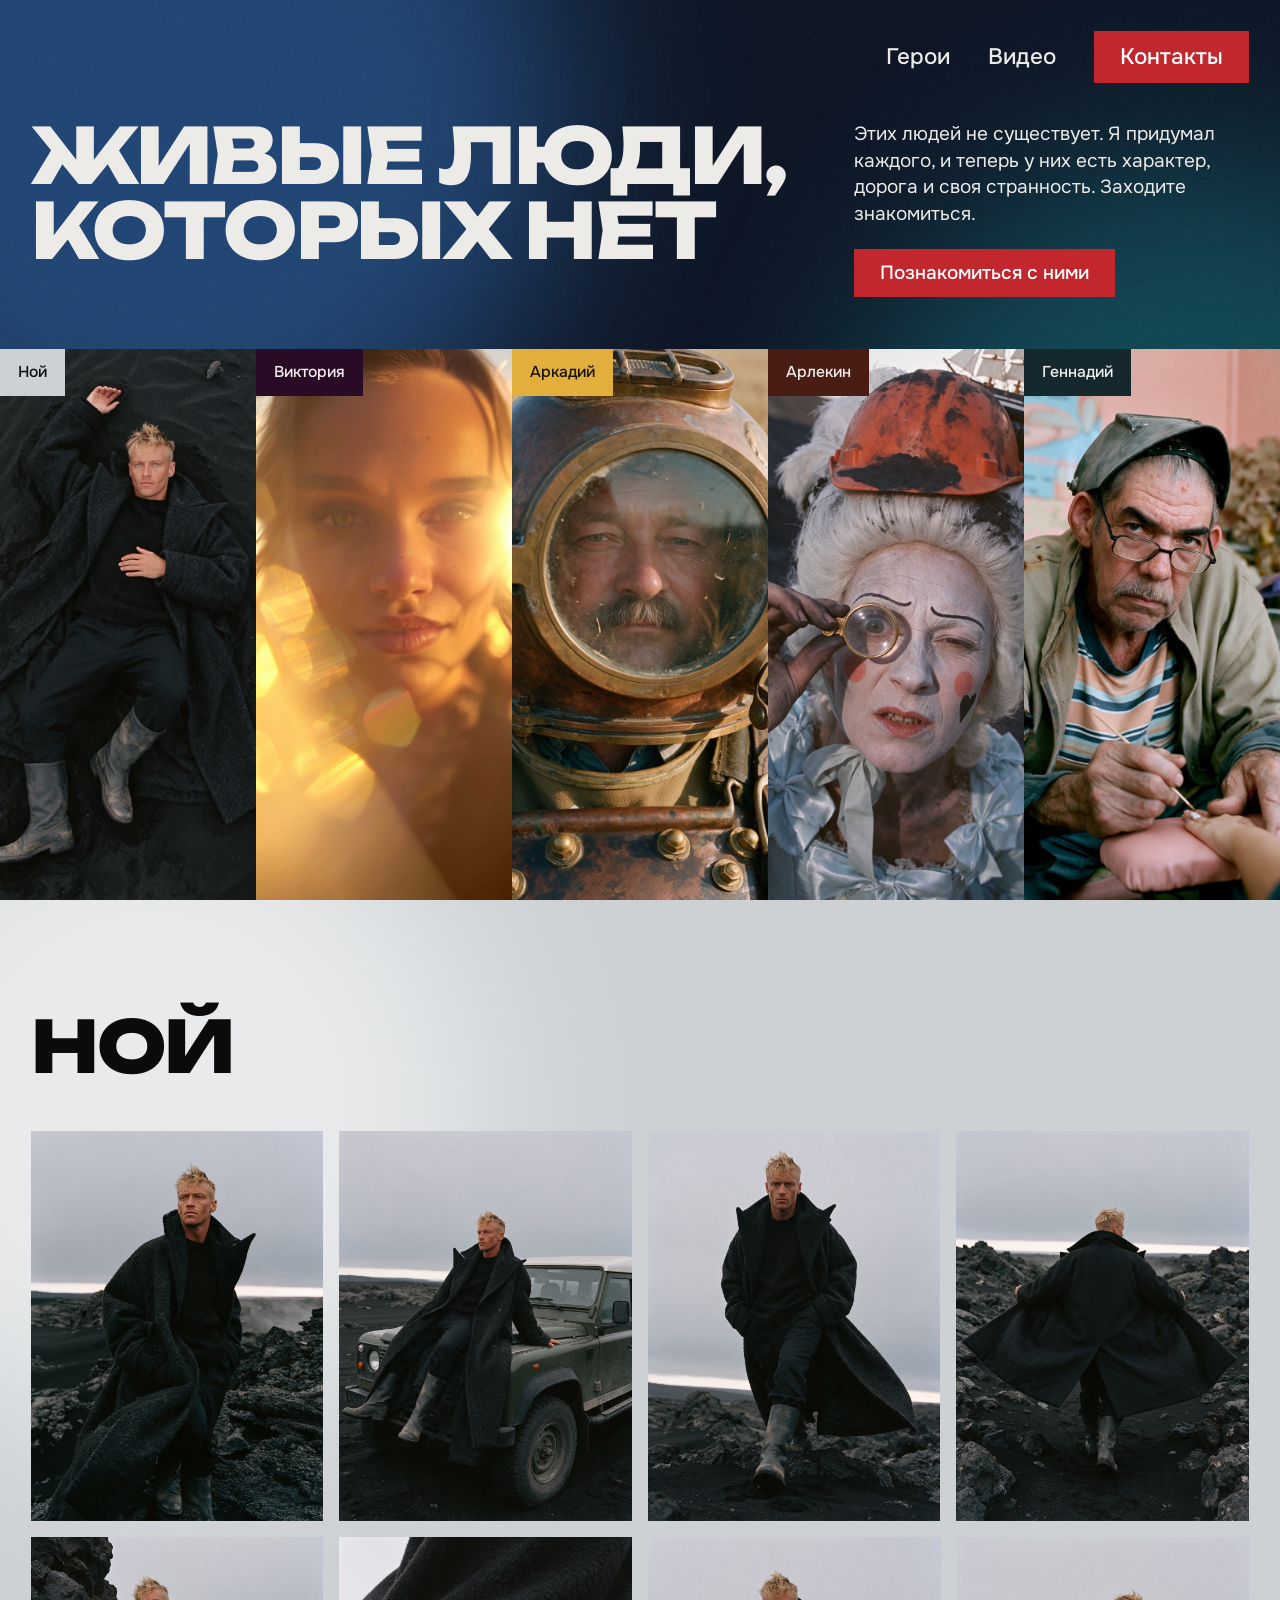
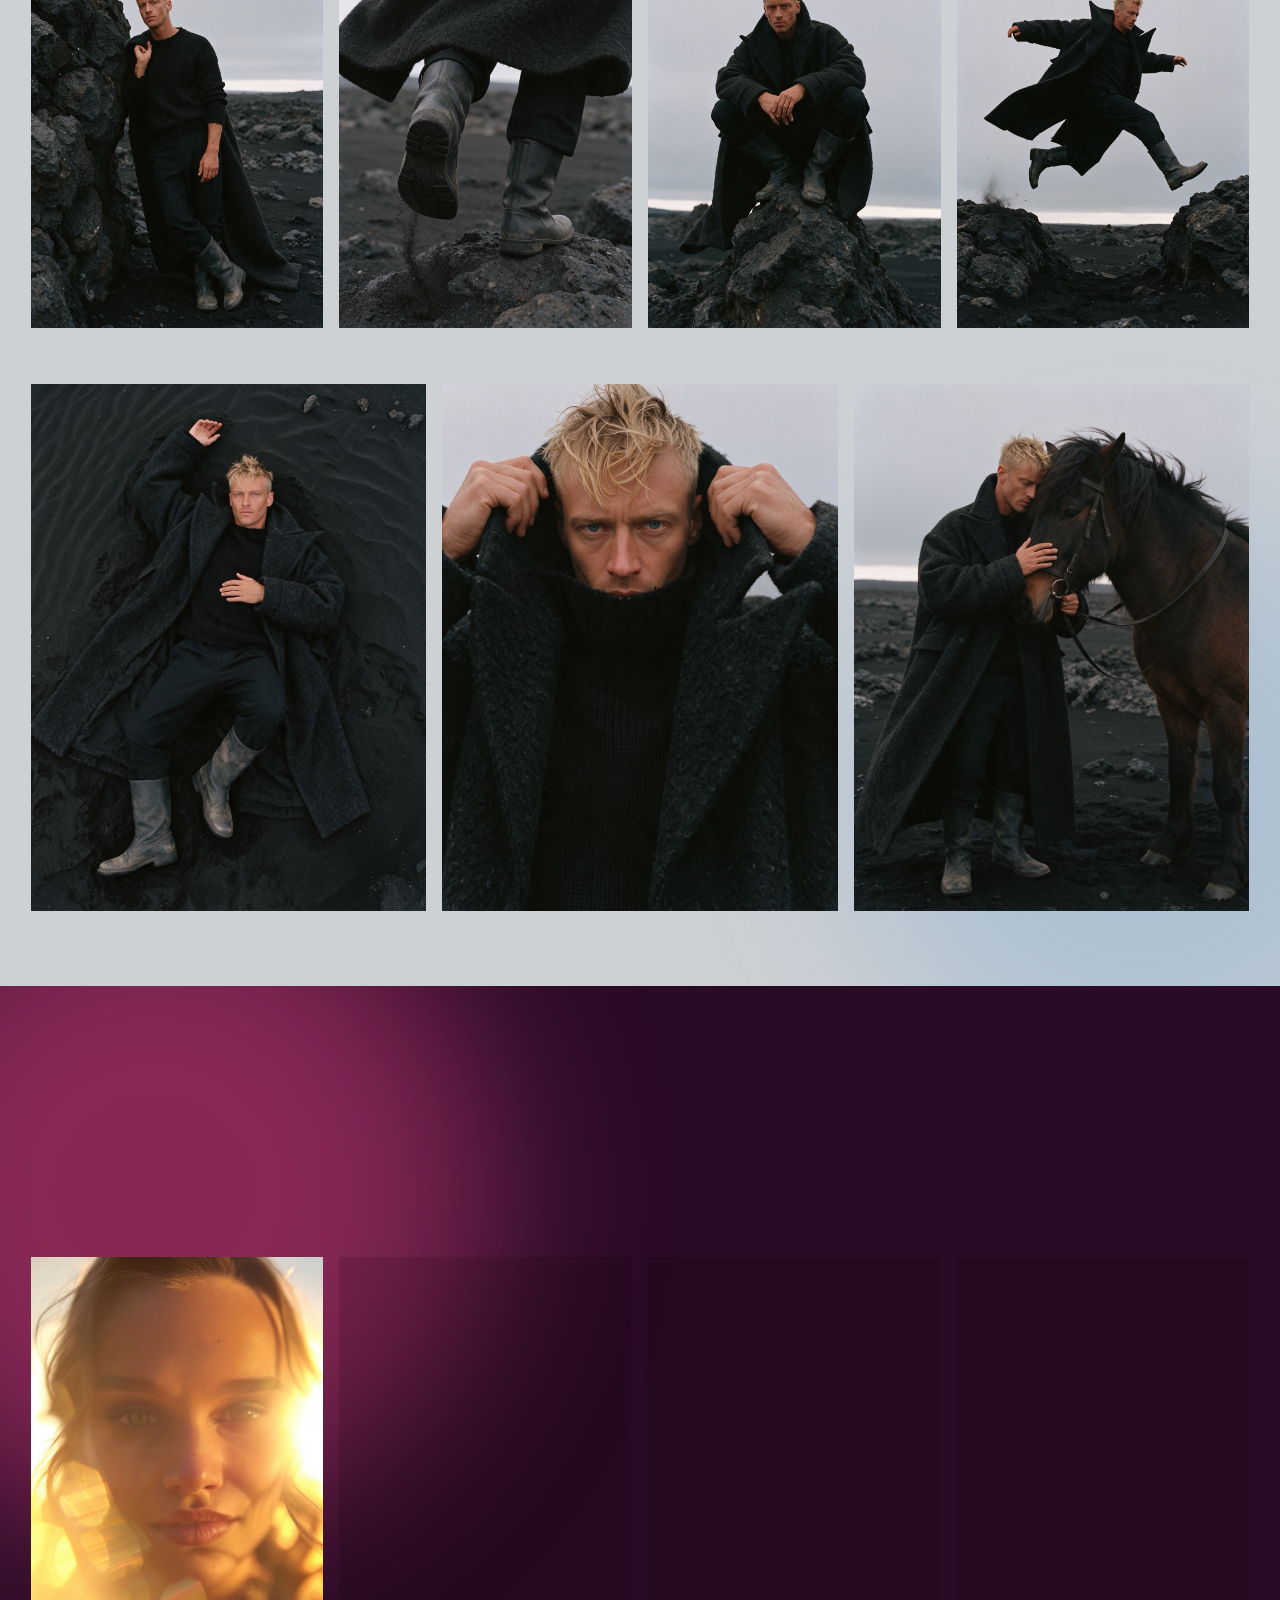
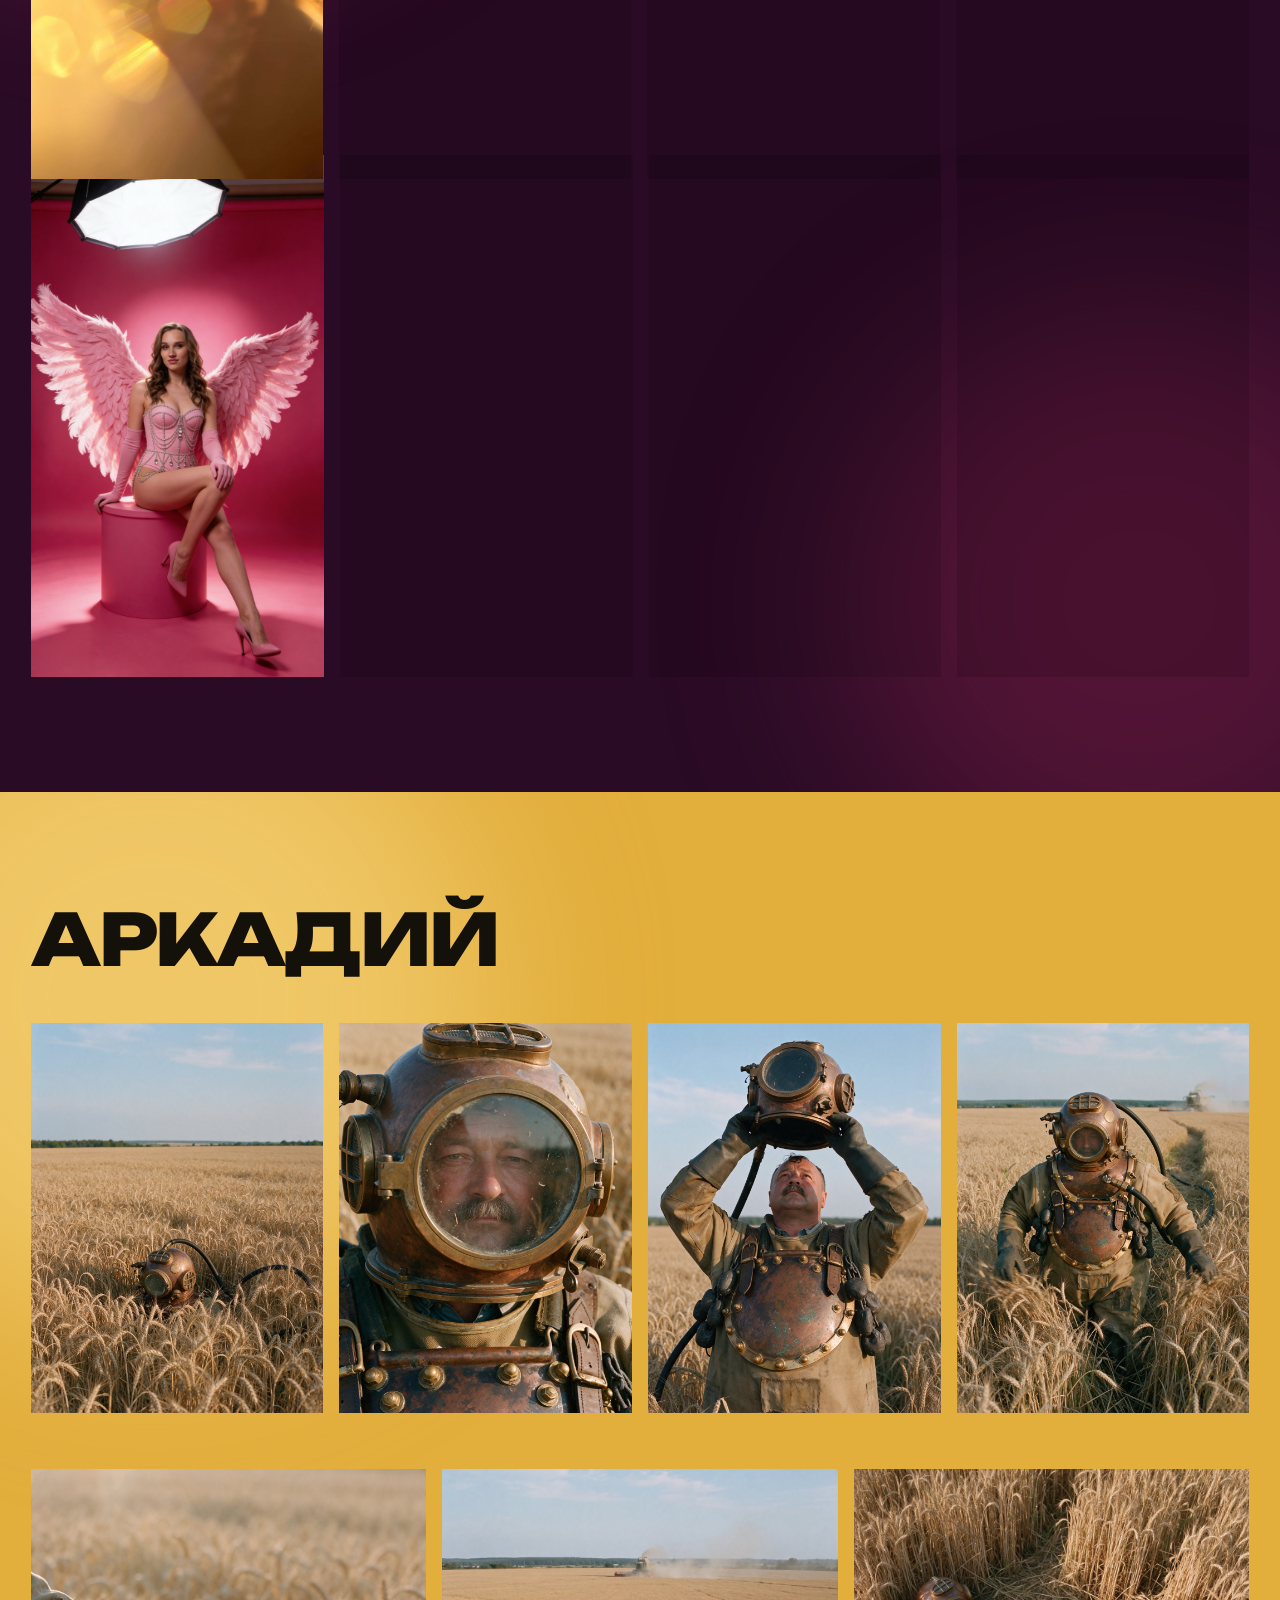
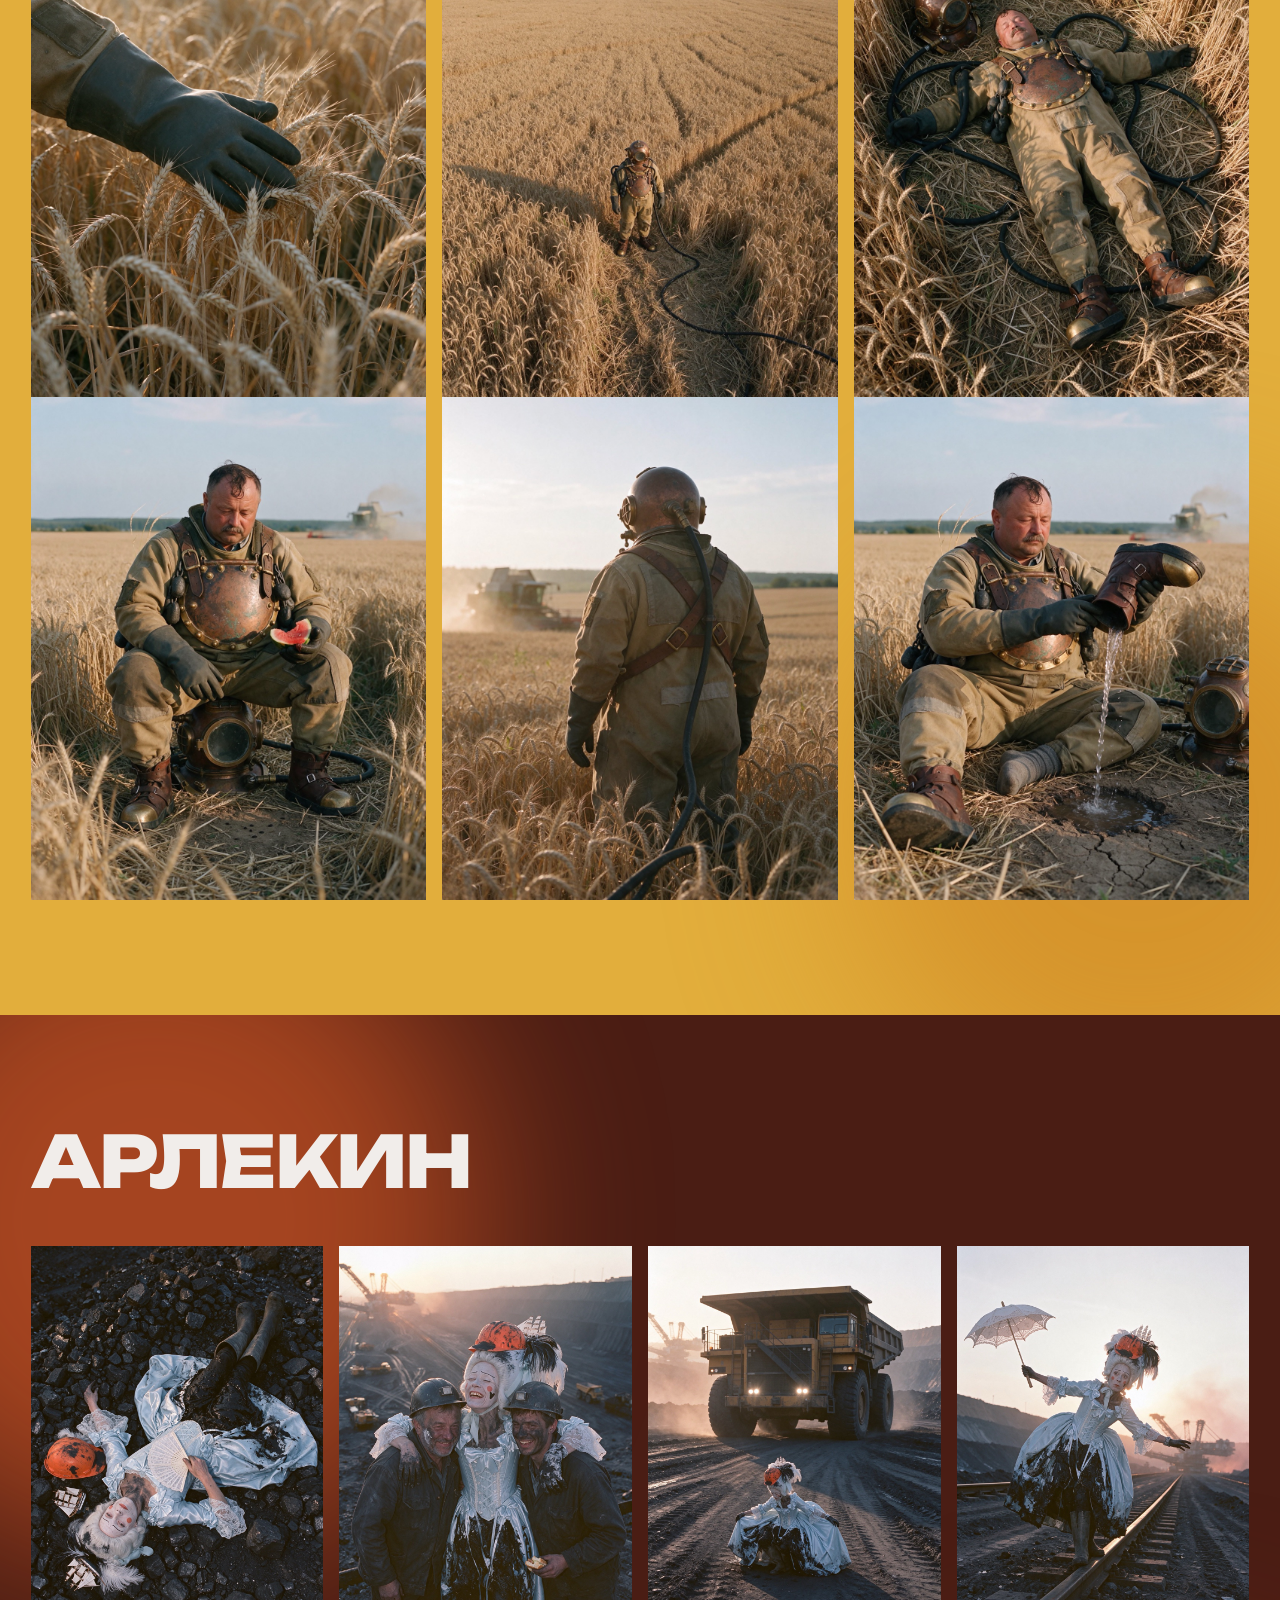
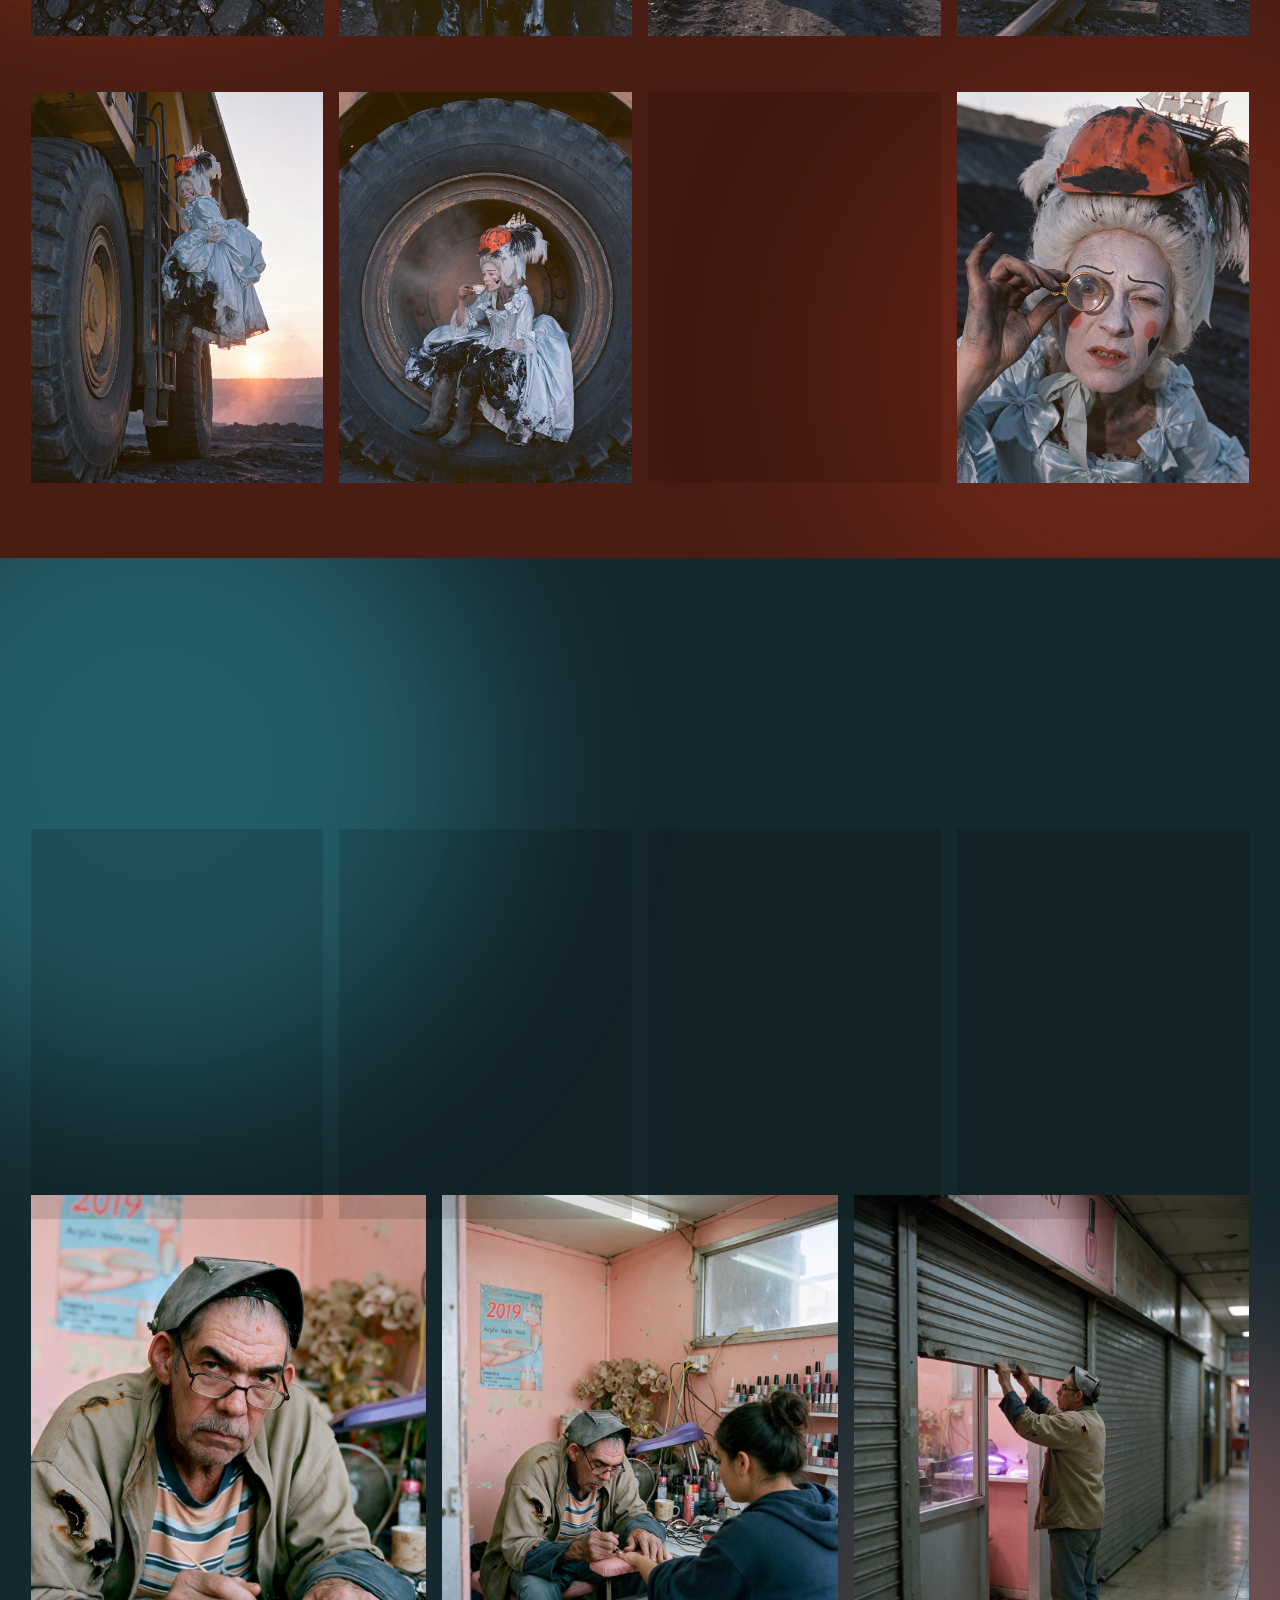
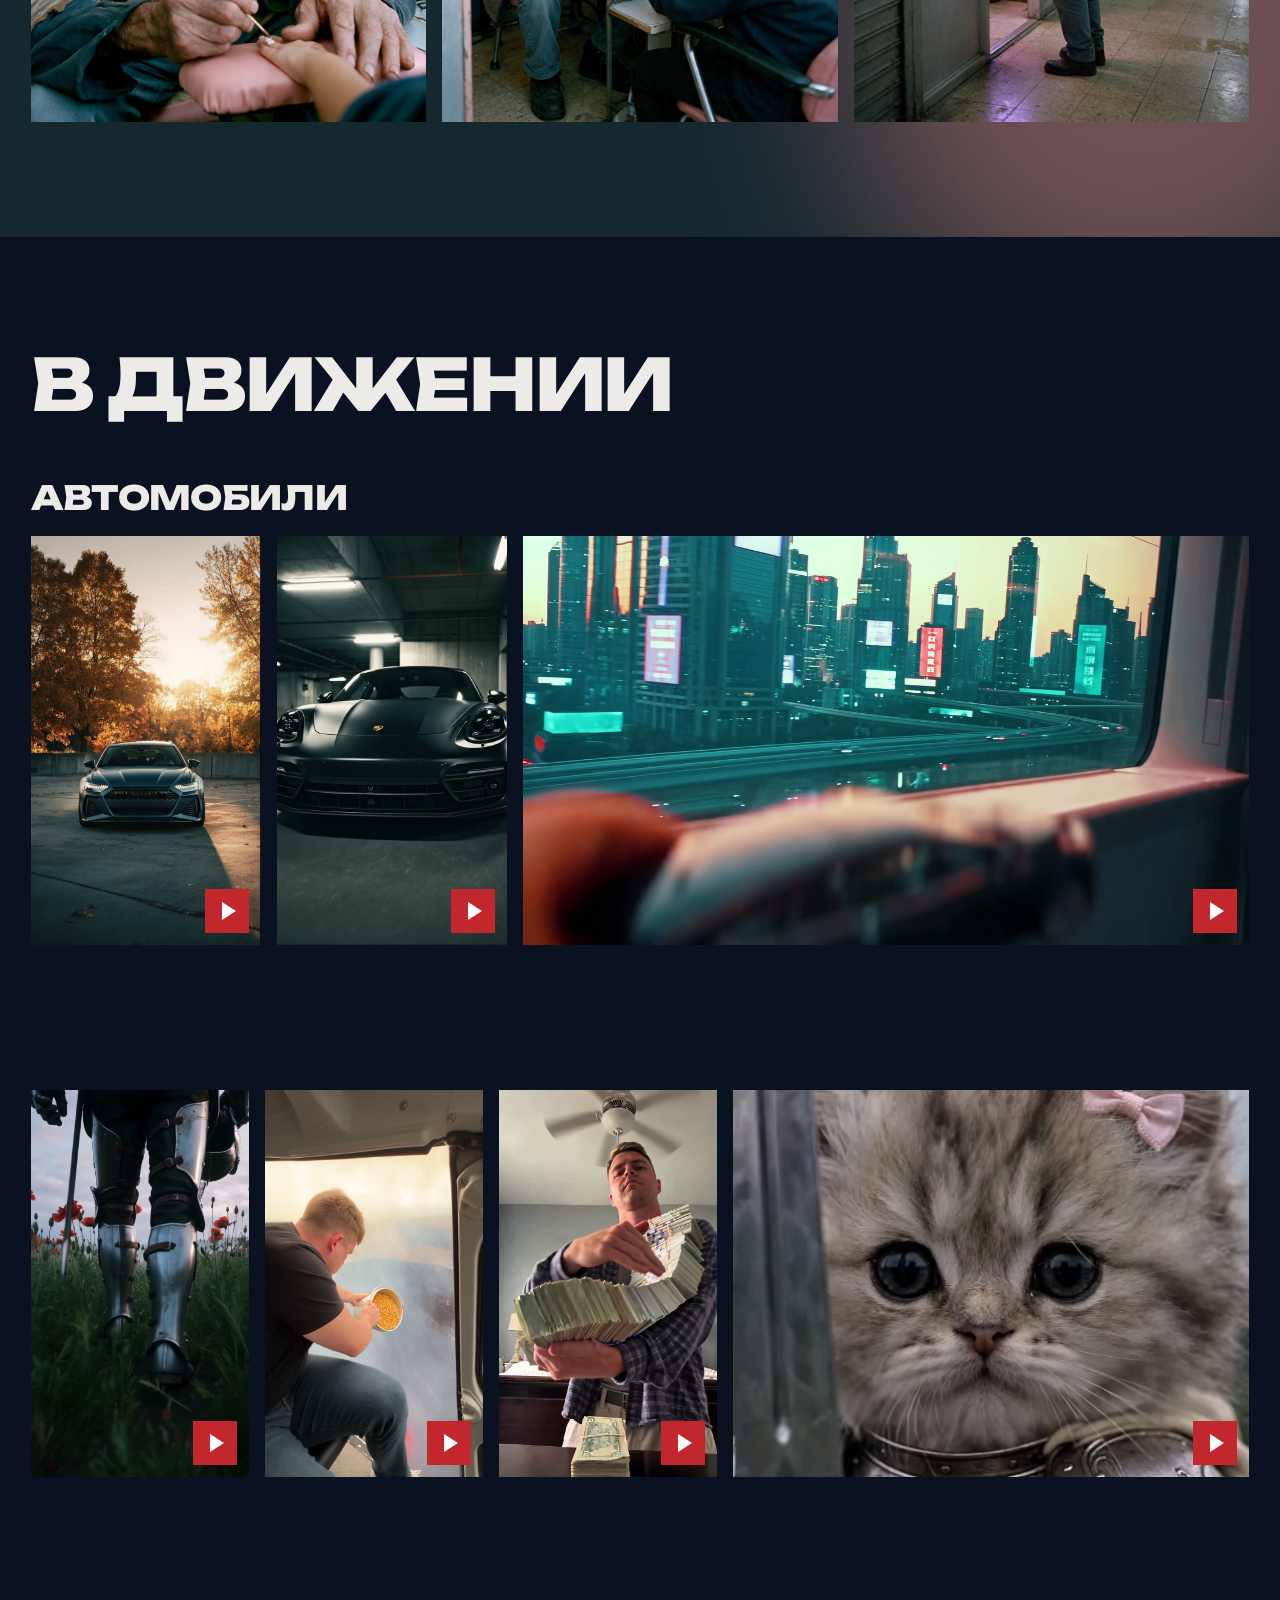
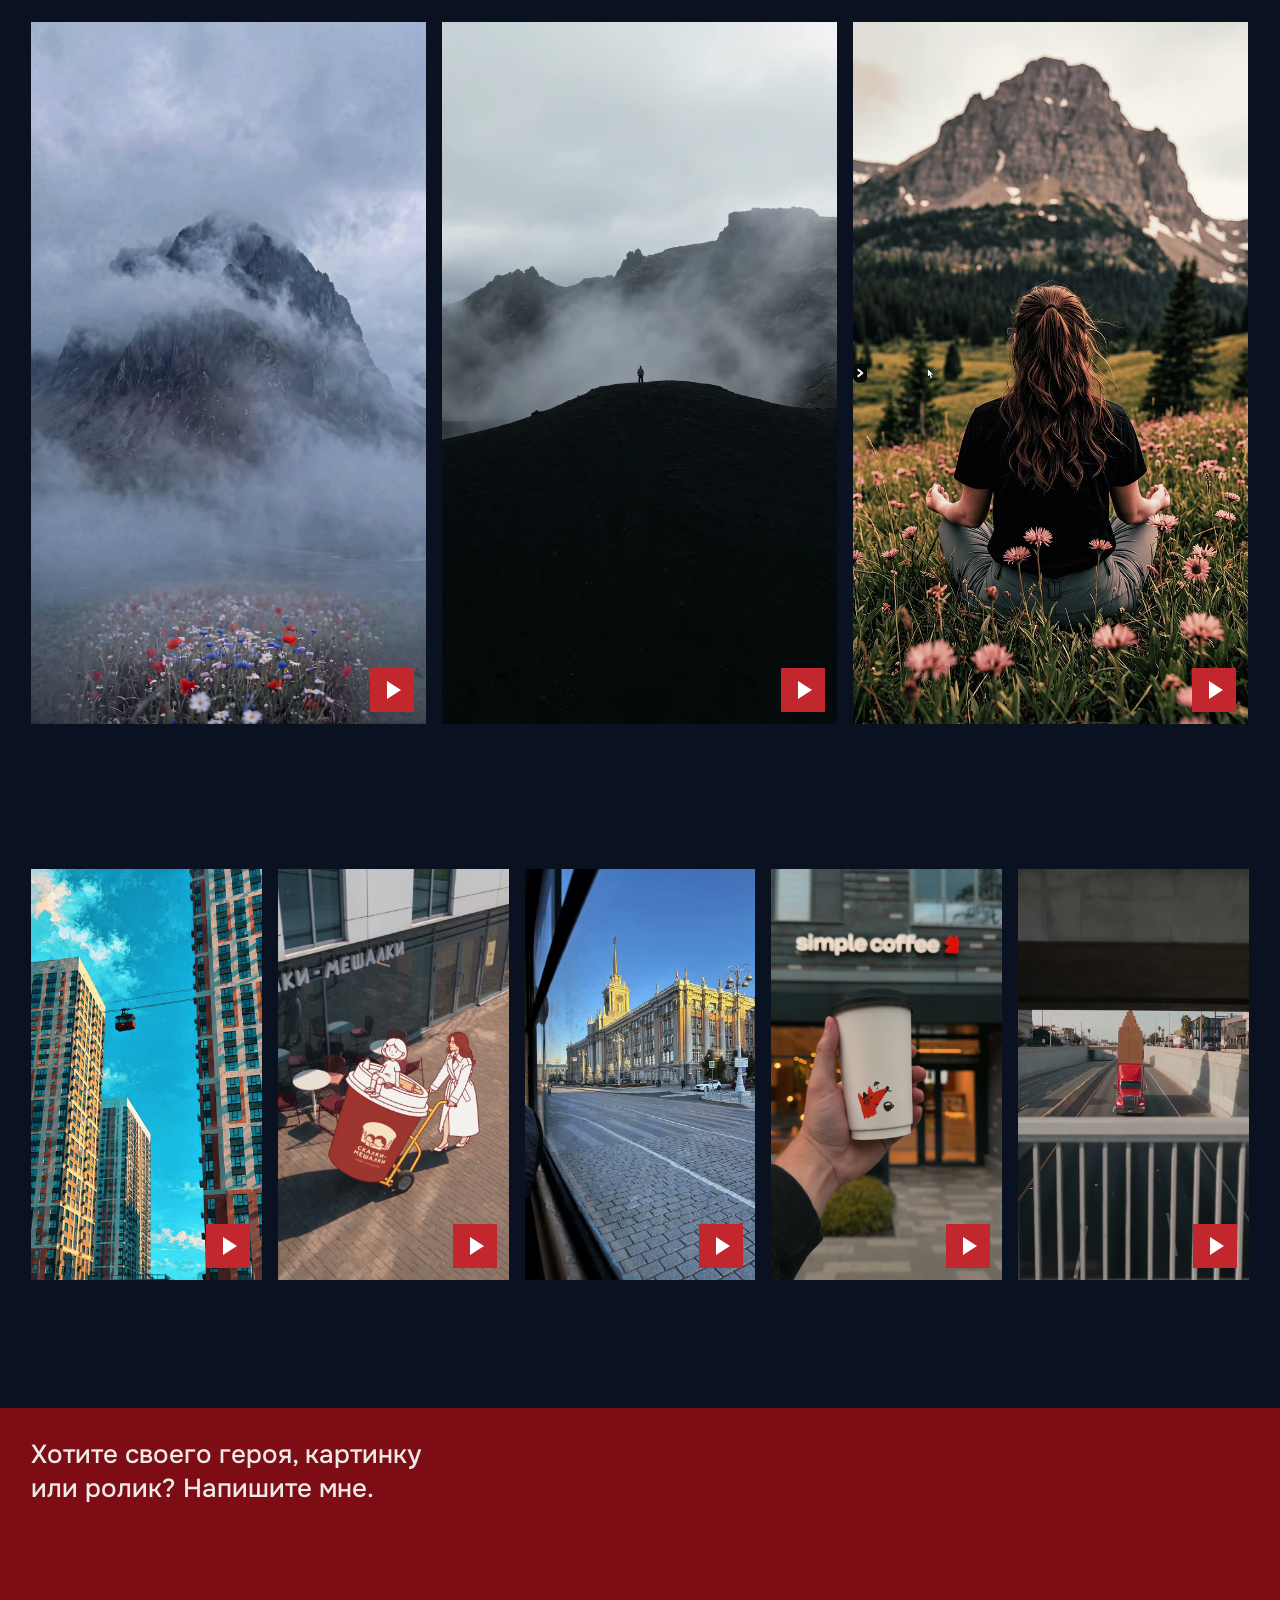
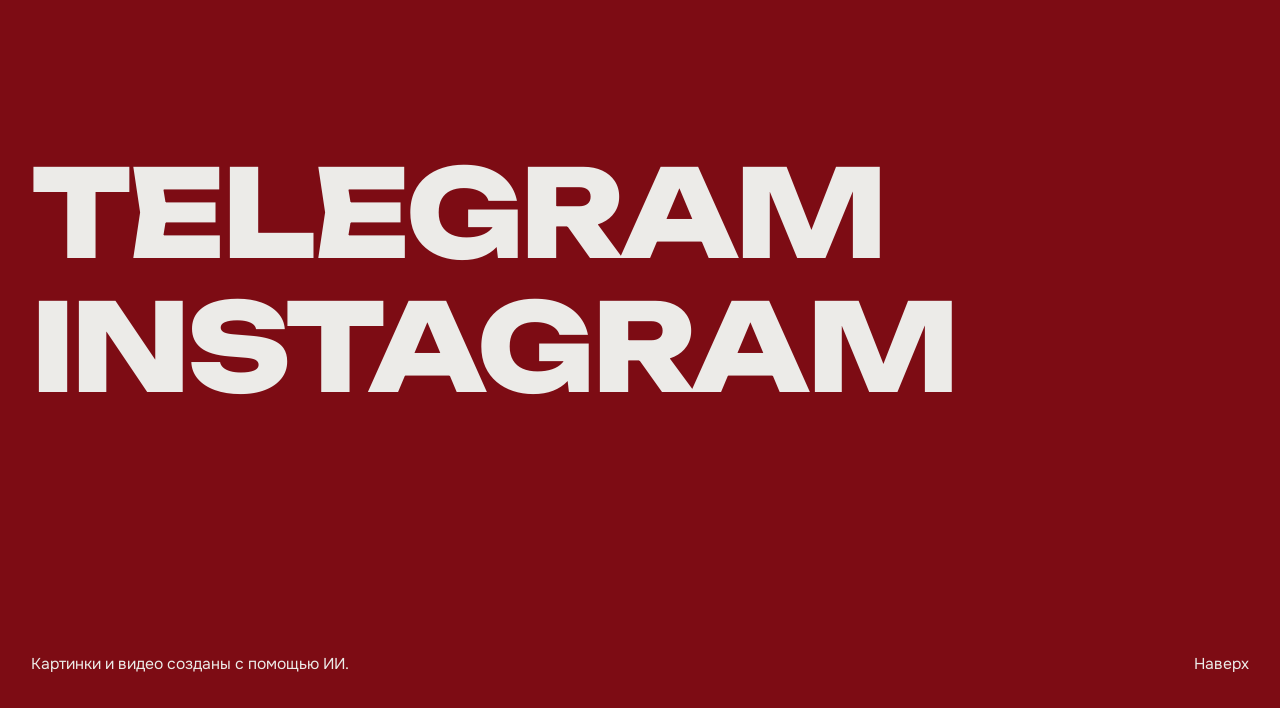
==== commit 6bb6b580: "Свет в главах, заметный фон, крупная верхняя навигация с акцентом Co-Authored-By: Claude Sonnet 5.5 " ====
--- a/index.html
+++ b/index.html
@@ -46,7 +46,8 @@
   </div>
 </section>
 
-<section class="chapter" id="noah" aria-labelledby="h-noah" style="--ground:#cdd1d4;--ink:#0b0b0c">
+<section class="chapter" id="noah" aria-labelledby="h-noah" style="--ground:#cdd1d4;--ink:#0b0b0c;--g1:#ffffff;--g2:#8fb0cf">
+  <div class="glow" aria-hidden="true"><i></i><i></i></div>
   <h2 id="h-noah" class="rv">Ной</h2>
   <div class="frames">
         <ul class="frow" style="--sum:2.9979;--n:4">
@@ -68,7 +69,8 @@
         </ul>
   </div>
 </section>
-<section class="chapter" id="vika" aria-labelledby="h-vika" style="--ground:#2a0b25;--ink:#f4eef1">
+<section class="chapter" id="vika" aria-labelledby="h-vika" style="--ground:#2a0b25;--ink:#f4eef1;--g1:#d4407f;--g2:#7a1e46">
+  <div class="glow" aria-hidden="true"><i></i><i></i></div>
   <h2 id="h-vika" class="rv">Виктория</h2>
   <div class="frames">
         <ul class="frow" style="--sum:2.2421;--n:4">
@@ -85,7 +87,8 @@
         </ul>
   </div>
 </section>
-<section class="chapter" id="arkady" aria-labelledby="h-arkady" style="--ground:#e2ae3c;--ink:#14110a">
+<section class="chapter" id="arkady" aria-labelledby="h-arkady" style="--ground:#e2ae3c;--ink:#14110a;--g1:#fbdc8a;--g2:#c97a1c">
+  <div class="glow" aria-hidden="true"><i></i><i></i></div>
   <h2 id="h-arkady" class="rv">Аркадий</h2>
   <div class="frames">
         <ul class="frow" style="--sum:3.0000;--n:4">
@@ -106,7 +109,8 @@
         </ul>
   </div>
 </section>
-<section class="chapter" id="harlequin" aria-labelledby="h-harlequin" style="--ground:#4a1d14;--ink:#f1edea">
+<section class="chapter" id="harlequin" aria-labelledby="h-harlequin" style="--ground:#4a1d14;--ink:#f1edea;--g1:#f0652a;--g2:#8a2e1c">
+  <div class="glow" aria-hidden="true"><i></i><i></i></div>
   <h2 id="h-harlequin" class="rv">Арлекин</h2>
   <div class="frames">
         <ul class="frow" style="--sum:3.0000;--n:4">
@@ -123,7 +127,8 @@
         </ul>
   </div>
 </section>
-<section class="chapter" id="gennady" aria-labelledby="h-gennady" style="--ground:#15282e;--ink:#eef1ef">
+<section class="chapter" id="gennady" aria-labelledby="h-gennady" style="--ground:#15282e;--ink:#eef1ef;--g1:#2f8795;--g2:#c97a7a">
+  <div class="glow" aria-hidden="true"><i></i><i></i></div>
   <h2 id="h-gennady" class="rv">Геннадий</h2>
   <div class="frames">
         <ul class="frow" style="--sum:3.0000;--n:4">
--- a/style.css
+++ b/style.css
@@ -34,16 +34,16 @@
 
 /* ───────── Живой фон: медленный свет и плёночное зерно ───────── */
 .bg { position: fixed; inset: 0; z-index: -1; overflow: hidden; background: var(--bg); }
-.bg i { position: absolute; border-radius: 50%; filter: blur(110px); will-change: transform; }
-.bg .b1 { width: 62vmax; height: 62vmax; left: -18vmax; top: -22vmax; background: #1f4d80; opacity: .42; animation: float1 46s ease-in-out infinite alternate; }
-.bg .b2 { width: 54vmax; height: 54vmax; right: -20vmax; top: 18vh; background: #0f5a63; opacity: .34; animation: float2 58s ease-in-out infinite alternate; }
-.bg .b3 { width: 48vmax; height: 48vmax; left: 22vw; bottom: -30vmax; background: #5a1a30; opacity: .30; animation: float3 52s ease-in-out infinite alternate; }
-@keyframes float1 { to { transform: translate(26vw, 16vh) scale(1.15); } }
-@keyframes float2 { to { transform: translate(-24vw, -10vh) scale(1.2); } }
-@keyframes float3 { to { transform: translate(18vw, -22vh) scale(1.1); } }
+.bg i { position: absolute; border-radius: 50%; filter: blur(90px); will-change: transform; }
+.bg .b1 { width: 62vmax; height: 62vmax; left: -18vmax; top: -22vmax; background: #2a62a3; opacity: .62; animation: float1 34s ease-in-out infinite alternate; }
+.bg .b2 { width: 54vmax; height: 54vmax; right: -20vmax; top: 18vh; background: #12747f; opacity: .52; animation: float2 42s ease-in-out infinite alternate; }
+.bg .b3 { width: 48vmax; height: 48vmax; left: 22vw; bottom: -30vmax; background: #7a2142; opacity: .46; animation: float3 38s ease-in-out infinite alternate; }
+@keyframes float1 { to { transform: translate(34vw, 22vh) scale(1.2); } }
+@keyframes float2 { to { transform: translate(-32vw, -16vh) scale(1.25); } }
+@keyframes float3 { to { transform: translate(26vw, -28vh) scale(1.15); } }
 
 .grain {
-  position: absolute; inset: -50%; pointer-events: none; opacity: .09; mix-blend-mode: overlay;
+  position: absolute; inset: -8%; pointer-events: none; opacity: .05;
   background-image: url("data:image/svg+xml,%3Csvg xmlns='http://www.w3.org/2000/svg' width='220' height='220'%3E%3Cfilter id='n'%3E%3CfeTurbulence type='fractalNoise' baseFrequency='0.9' numOctaves='2' stitchTiles='stitch'/%3E%3CfeColorMatrix values='0 0 0 0 1 0 0 0 0 1 0 0 0 0 1 0 0 0 1 0'/%3E%3C/filter%3E%3Crect width='100%25' height='100%25' filter='url(%23n)'/%3E%3C/svg%3E");
   animation: grain 0.9s steps(6) infinite;
 }
@@ -66,9 +66,12 @@
   display: grid; grid-template-columns: repeat(12, 1fr); column-gap: var(--gap);
   padding: var(--m) var(--m) clamp(28px, 4vw, 56px); align-content: start; row-gap: clamp(20px, 3vw, 40px);
 }
-.topnav { grid-column: 1 / -1; display: flex; justify-content: flex-end; gap: 28px; font-size: var(--step-small); }
-.topnav a { padding: 6px 0; transition: color .25s, transform .35s var(--ease); }
-.topnav a:hover { color: #fff; transform: translateY(-2px); }
+.topnav { grid-column: 1 / -1; display: flex; justify-content: flex-end; align-items: center; gap: clamp(20px, 3vw, 44px); font-size: clamp(1.1rem, 1rem + 0.5vw, 1.5rem); font-weight: 500; }
+.topnav a { position: relative; display: inline-flex; align-items: center; min-height: 52px; transition: color .25s, transform .35s var(--ease), background .25s; }
+.topnav a:not(:last-child)::after { content: ""; position: absolute; left: 0; right: 0; bottom: 6px; height: 3px; background: var(--accent); transform: scaleX(0); transform-origin: left; transition: transform .45s var(--ease); }
+.topnav a:not(:last-child):hover::after { transform: scaleX(1); }
+.topnav a:last-child { padding: 0 26px; background: var(--accent); color: var(--accent-ink); }
+.topnav a:last-child:hover { background: #d8323a; transform: translateY(-3px); }
 .head h1 { grid-column: 1 / 9; font: 800 clamp(2.1rem, 6vw, 6rem)/0.92 var(--display); letter-spacing: -0.03em; text-transform: uppercase; }
 .head h1 .ln { display: block; overflow: clip; padding-bottom: 0.06em; }
 .head h1 .ln > span { display: inline-block; animation: rise 1s var(--ease) both; }
@@ -78,16 +81,26 @@
 .lead { line-height: 1.4; margin-bottom: 22px; }
 
 .cast { display: flex; flex: 1; min-height: 52svh; }
-.cast li { flex: 1 1 0; min-width: 0; transition: flex-grow .7s var(--ease); }
-.cast:hover li { flex-grow: .85; }
-.cast li:hover { flex-grow: 1.9; }
-.cast a { position: relative; display: block; height: 100%; overflow: hidden; }
-.cast img { width: 100%; height: 100%; object-fit: cover; transition: transform .9s var(--ease); }
-.cast a:hover img { transform: scale(1.05); }
+.cast li { flex: 1 1 0; min-width: 0; animation: arrive 1.1s var(--ease) both; }
+.cast li:nth-child(2) { animation-delay: .12s; } .cast li:nth-child(3) { animation-delay: .24s; }
+.cast li:nth-child(4) { animation-delay: .36s; } .cast li:nth-child(5) { animation-delay: .48s; }
+@keyframes arrive { from { opacity: 0; transform: translateY(36px); } to { opacity: 1; transform: none; } }
+.cast a { position: relative; display: block; height: 100%; overflow: hidden; transition: opacity .45s var(--ease); }
+.cast img { width: 100%; height: 100%; object-fit: cover; }
+.cast:hover a { opacity: .5; }
+.cast:hover li:hover a { opacity: 1; }
 .tag { position: absolute; left: 0; top: 0; padding: 12px 18px; background: var(--tc); color: var(--ti); font-weight: 500; font-size: var(--step-small); }
 
 /* ───────── Главы: свой цвет, сетка кадров одной высоты в ряду ───────── */
-.chapter { background: var(--ground); color: var(--ink); padding: clamp(64px, 9vw, 140px) var(--m); }
+.chapter { position: relative; isolation: isolate; overflow: clip; background: var(--ground); color: var(--ink); padding: clamp(64px, 9vw, 140px) var(--m); }
+.chapter > :not(.glow) { position: relative; z-index: 1; }
+.glow { position: absolute; inset: 0; z-index: 0; pointer-events: none; overflow: hidden; }
+.glow i { position: absolute; border-radius: 50%; filter: blur(90px); will-change: transform; }
+.glow i:nth-child(1) { width: 52vmax; height: 52vmax; left: -14vmax; top: -10vmax; background: var(--g1); opacity: .55; animation: glow1 30s ease-in-out infinite alternate; }
+.glow i:nth-child(2) { width: 46vmax; height: 46vmax; right: -12vmax; bottom: -8vmax; background: var(--g2); opacity: .5; animation: glow2 36s ease-in-out infinite alternate; }
+@keyframes glow1 { to { transform: translate(30vw, 26vh) scale(1.2); } }
+@keyframes glow2 { to { transform: translate(-30vw, -22vh) scale(1.25); } }
+.chapter.is-off .glow i { animation-play-state: paused; }
 .chapter h2 { font: 800 var(--step-head)/0.9 var(--display); letter-spacing: -0.03em; text-transform: uppercase; margin-bottom: clamp(28px, 4vw, 56px); }
 .frames { display: flex; flex-direction: column; gap: var(--gap); }
 .frow { --hmax: min(760px, 80svh); display: flex; gap: var(--gap); width: min(100%, calc(var(--sum) * var(--hmax) + (var(--n) - 1) * var(--gap))); }
@@ -143,7 +156,7 @@
 
 @media (prefers-reduced-motion: reduce) {
   html { scroll-behavior: auto; }
-  .bg i, .grain, .head h1 .ln > span { animation: none; }
+  .bg i, .glow i, .grain, .head h1 .ln > span, .cast li { animation: none; }
   .js .rv, .js .rv-lift { opacity: 1; transform: none; transition: none; }
   * { transition-duration: 0.01ms !important; }
 }
@@ -160,10 +173,11 @@
   :root { --gap: 10px; }
   .head { grid-template-columns: 1fr; row-gap: 22px; }
   .topnav, .head h1, .intro { grid-column: 1; }
+  .topnav { justify-content: space-between; gap: 12px; font-size: 1.05rem; }
+  .topnav a:last-child { padding: 0 16px; }
   .head h1 { font-size: 8.6vw; }
   .intro { max-width: none; }
   .cast { margin: 0 var(--m) var(--m); min-height: 40svh; }
-  .cast:hover li, .cast li:hover { flex-grow: 1; }
   .tag { padding: 12px 6px; font-size: 13px; writing-mode: vertical-rl; transform: rotate(180deg); }
   .big { font-size: 11.5vw; }
   dialog#lb[open] { grid-template-columns: 1fr; }
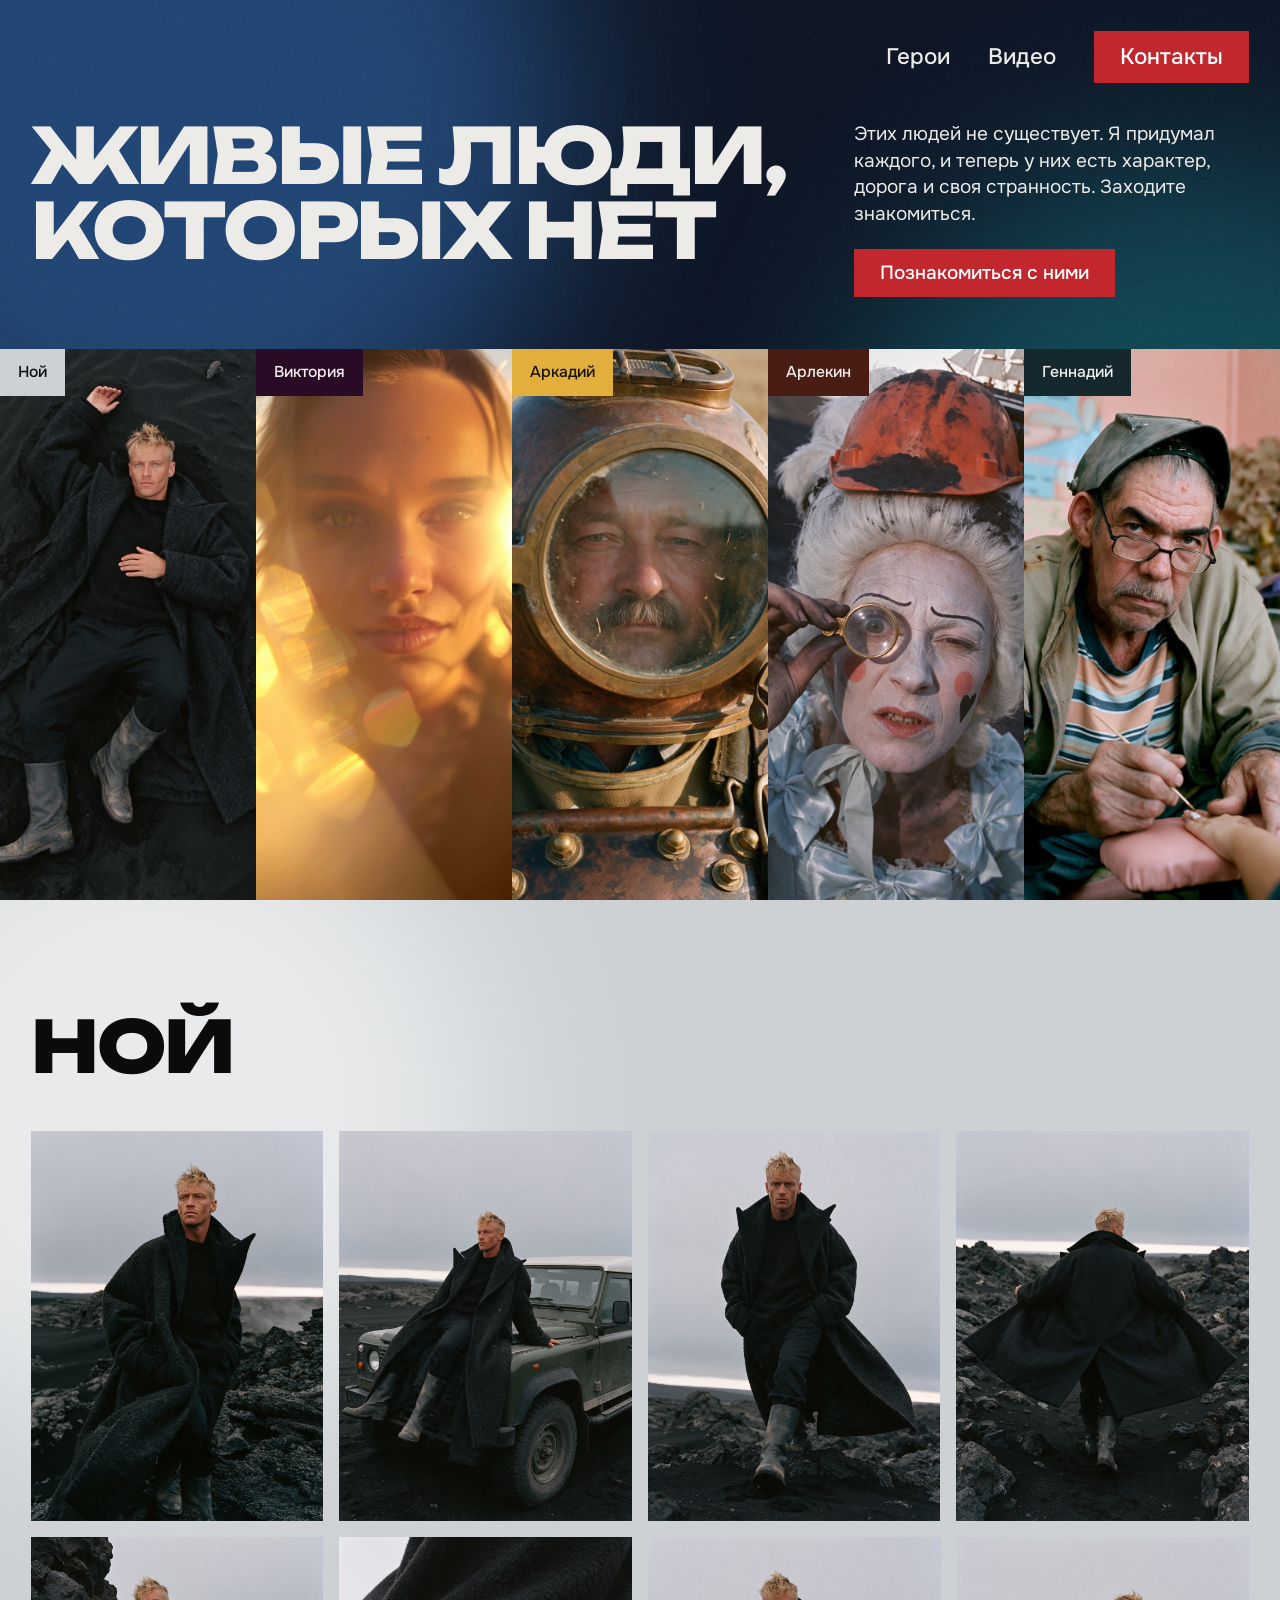
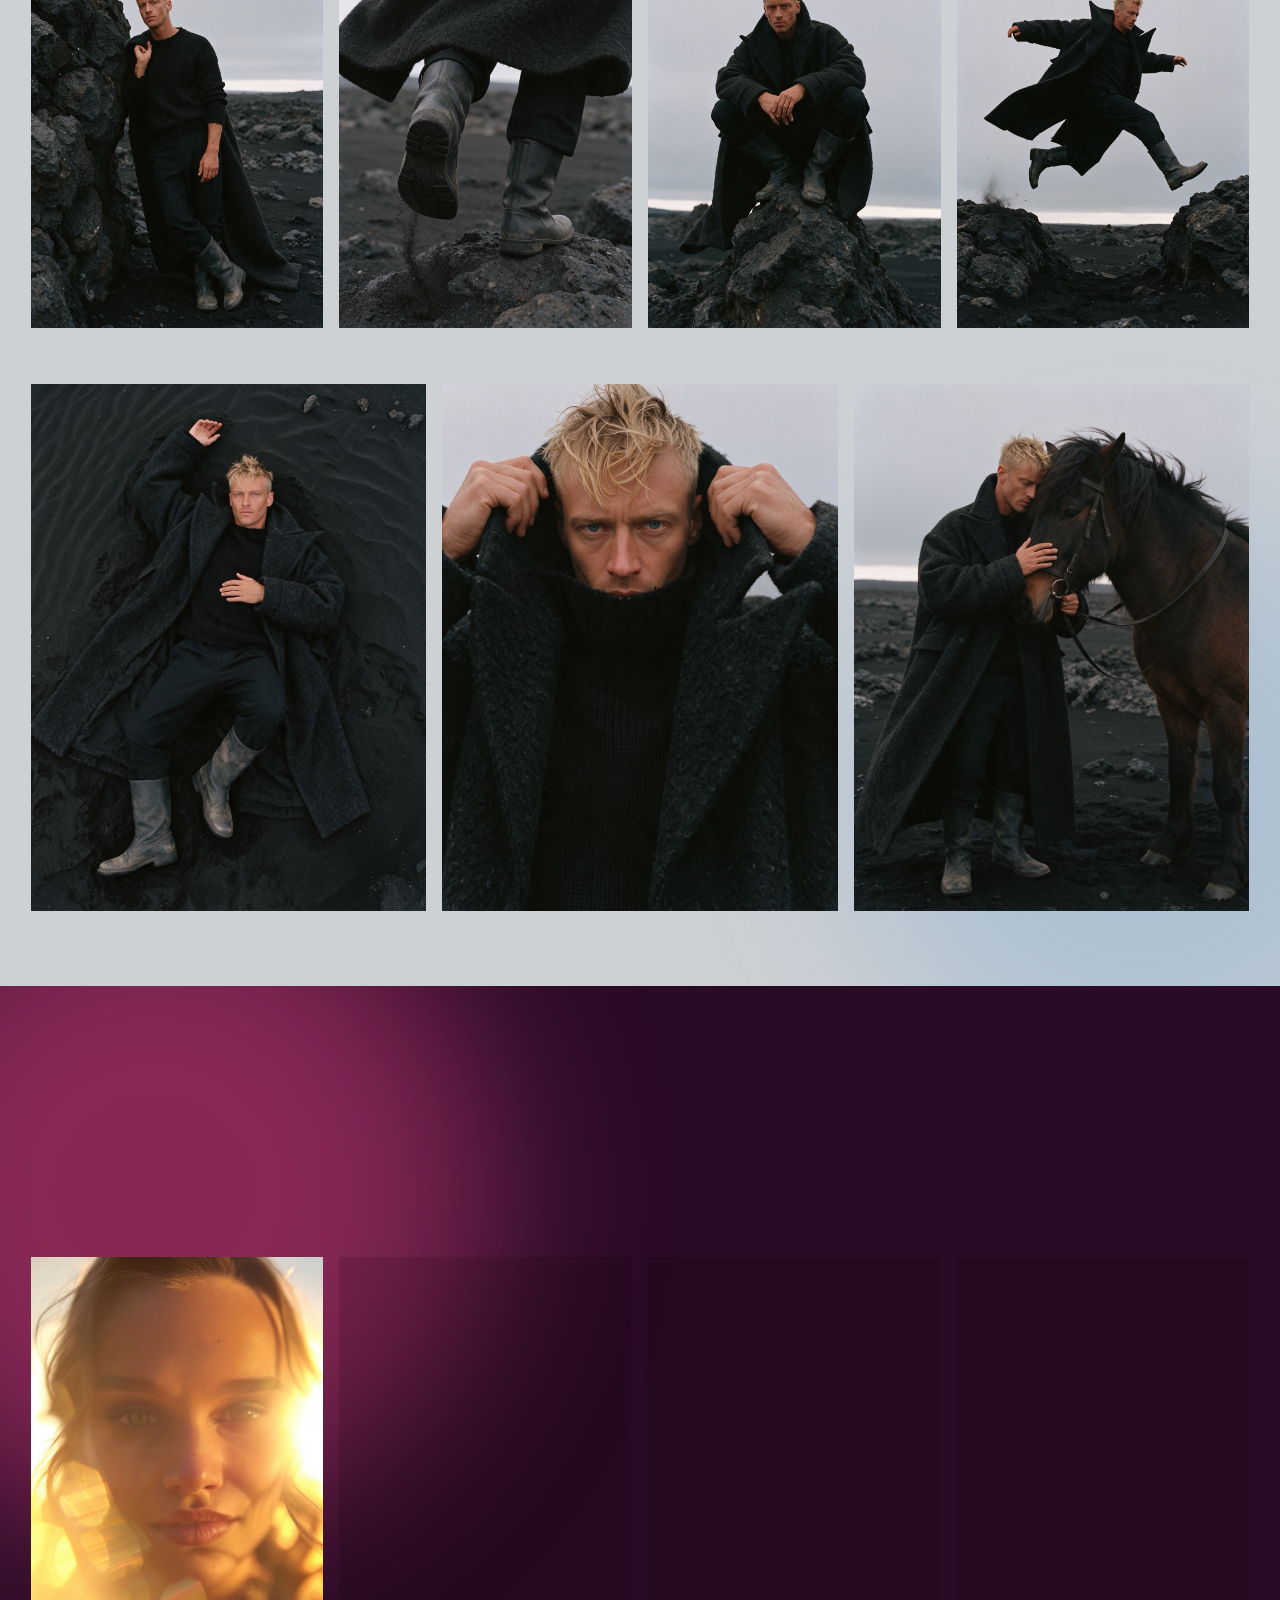
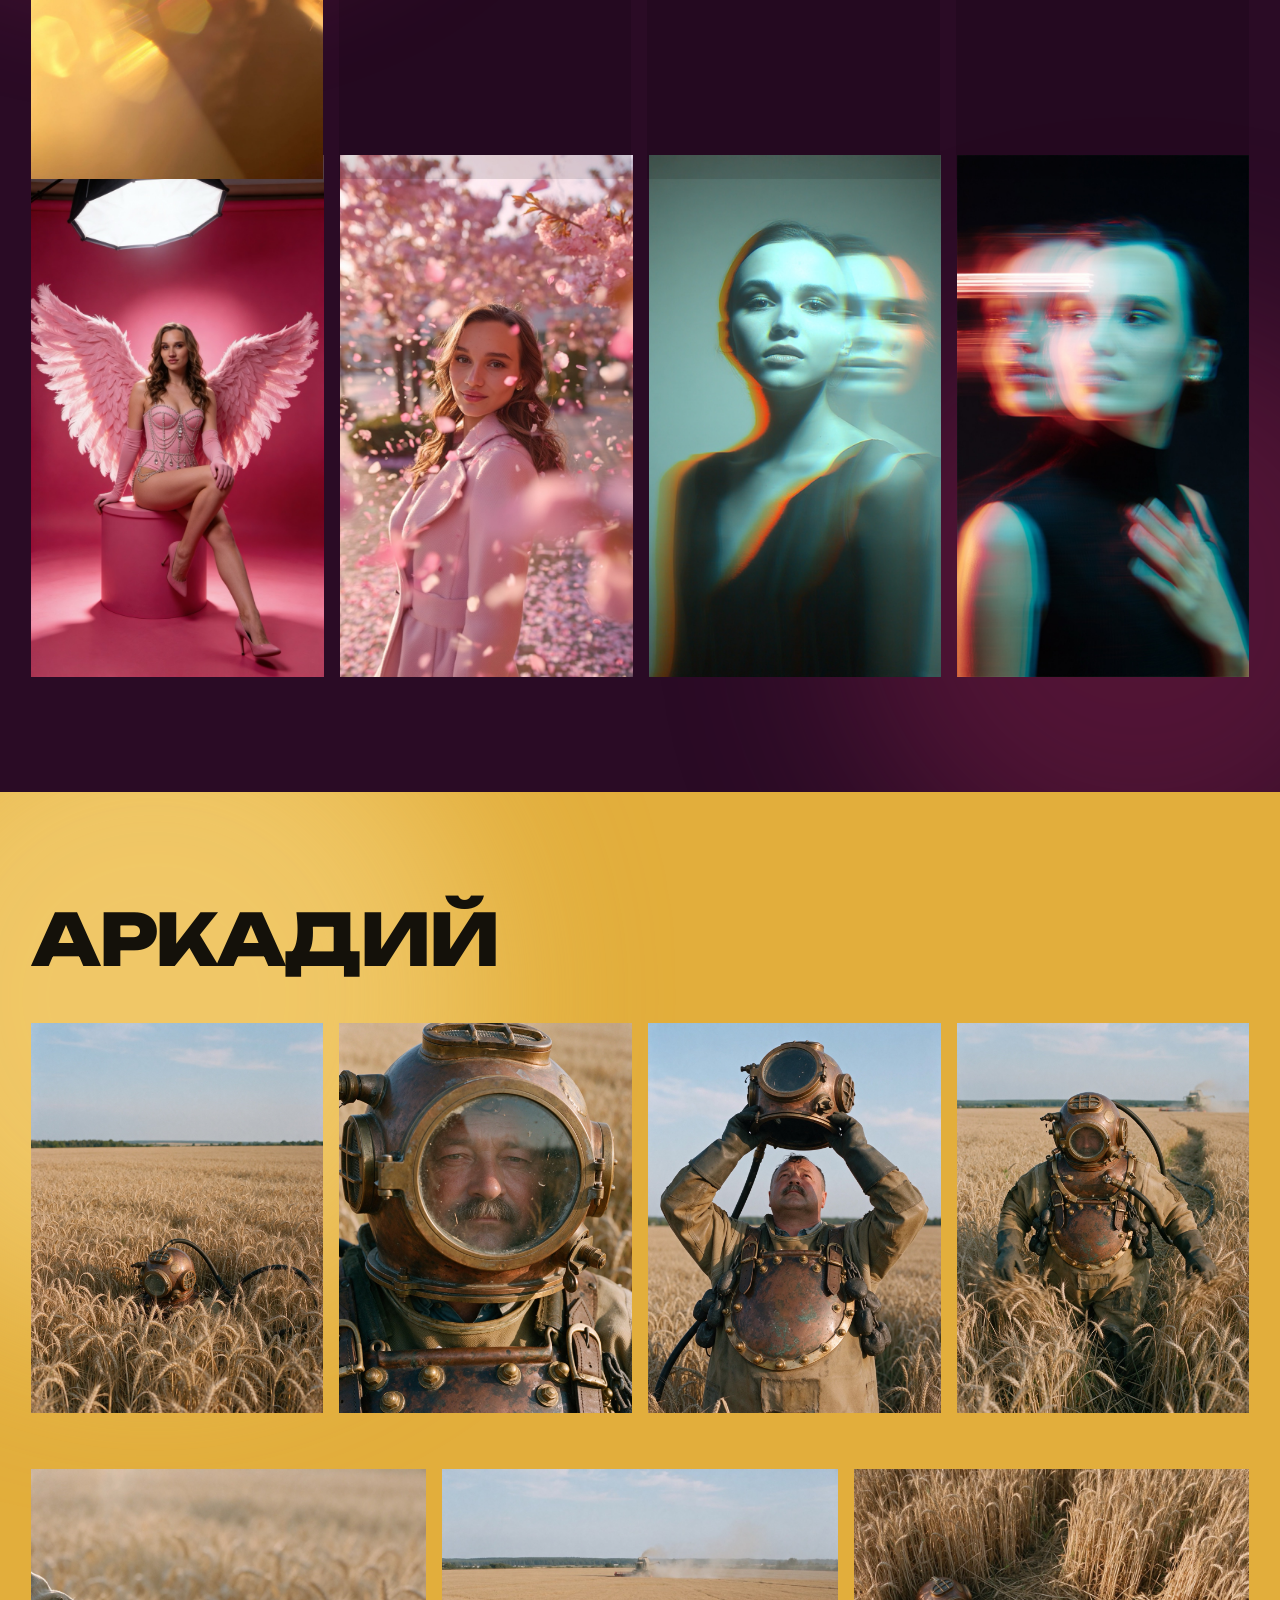
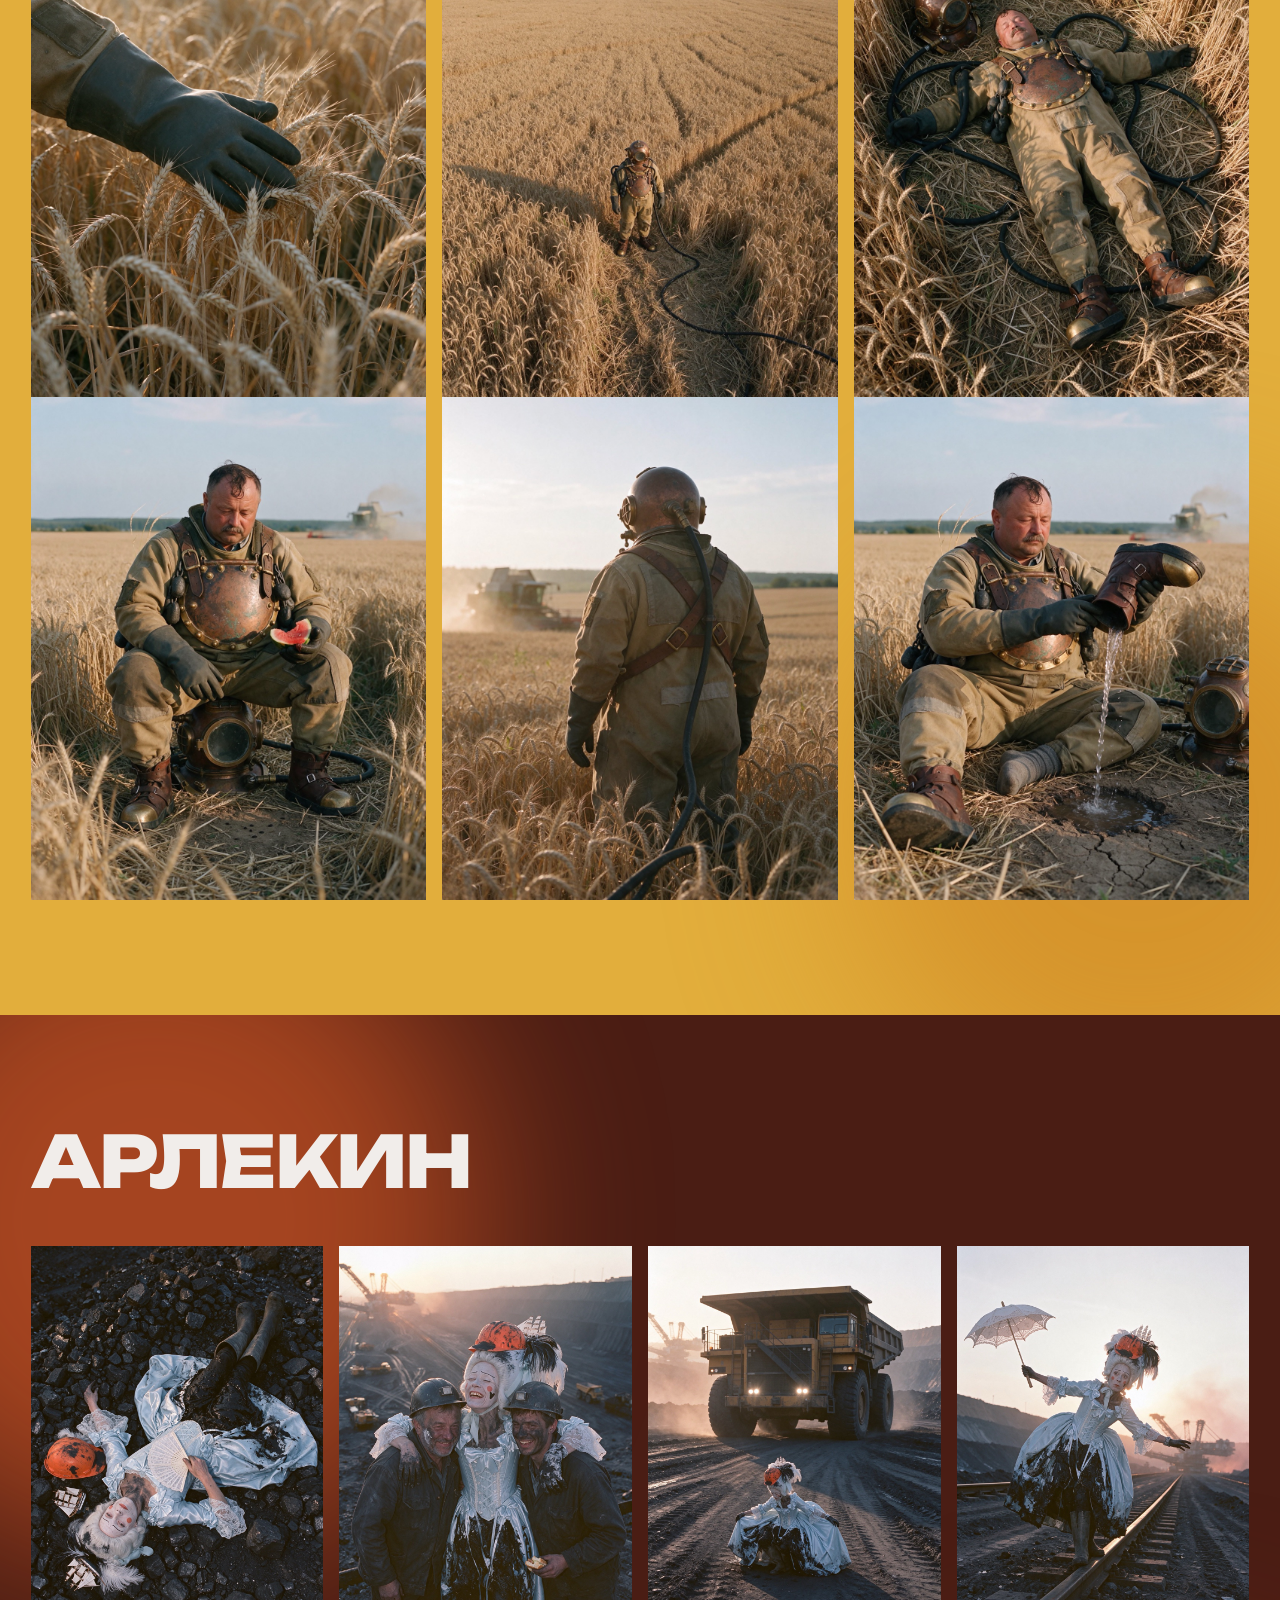
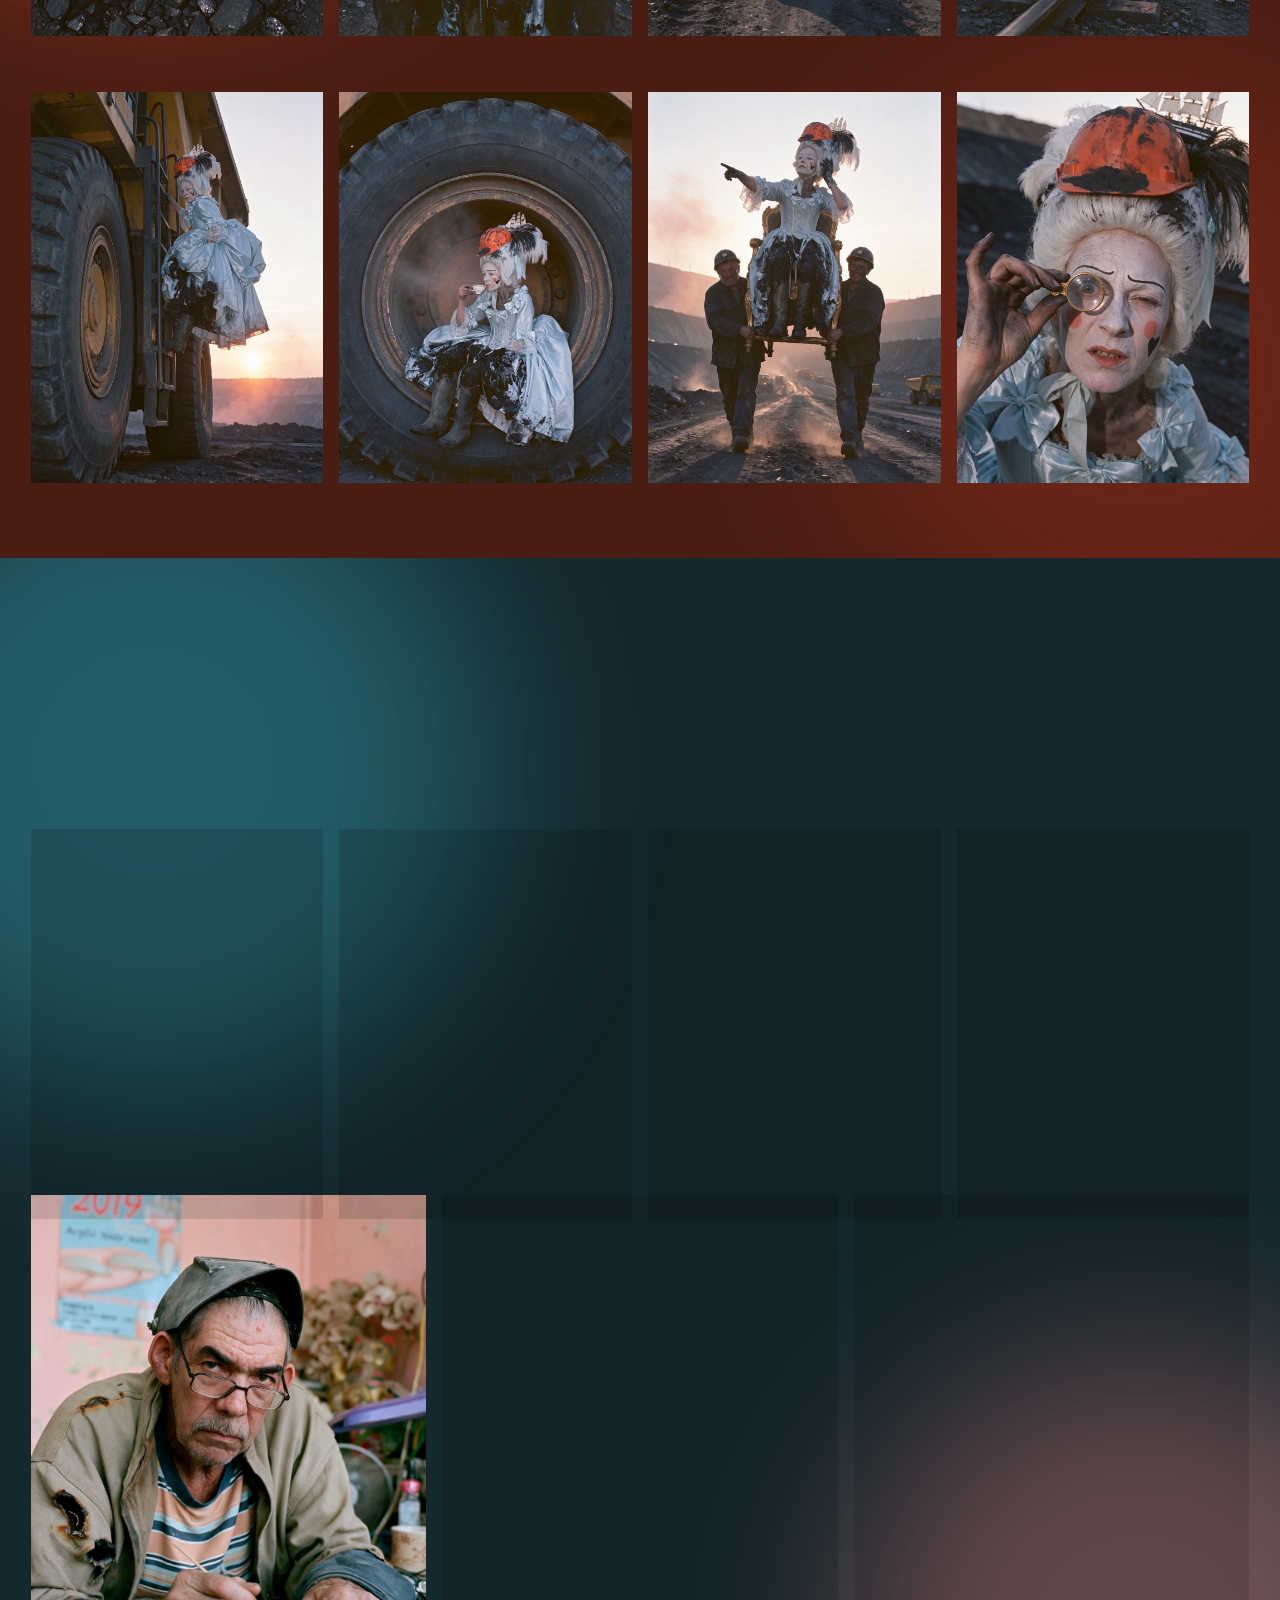
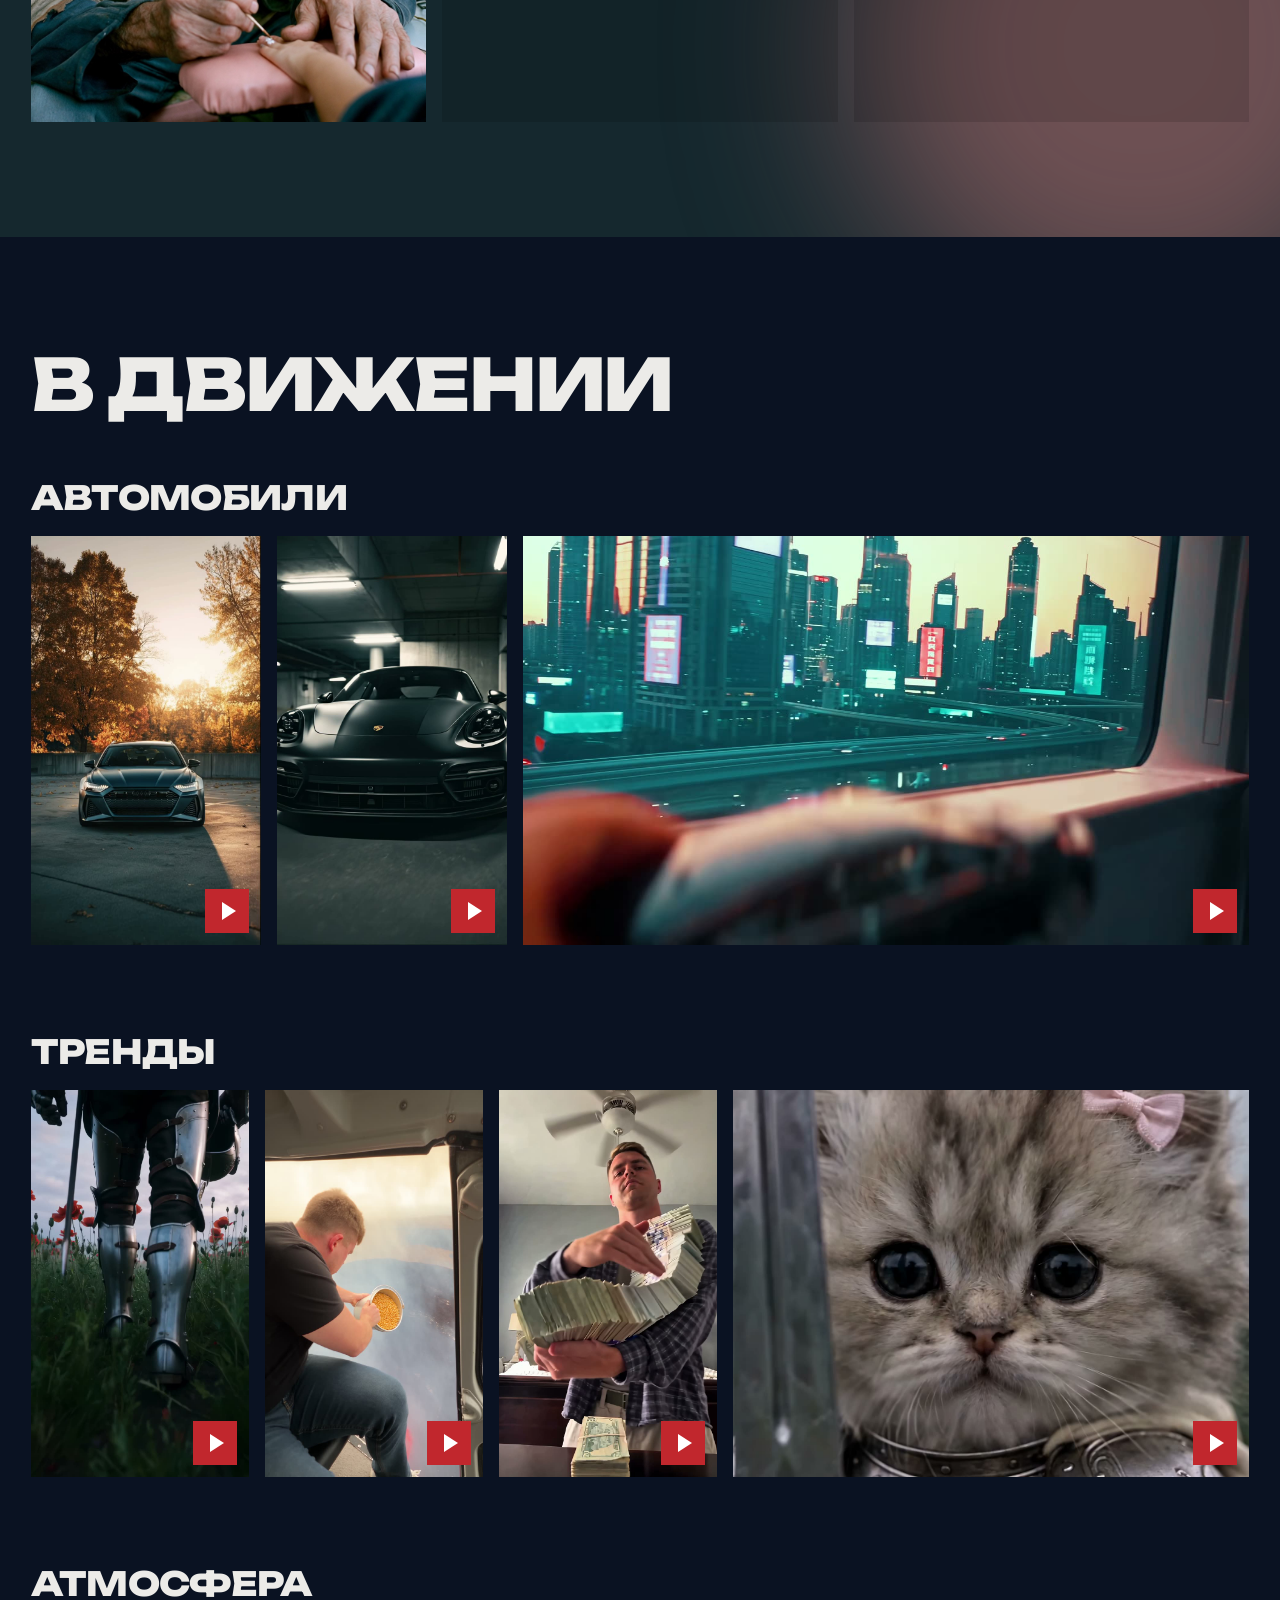
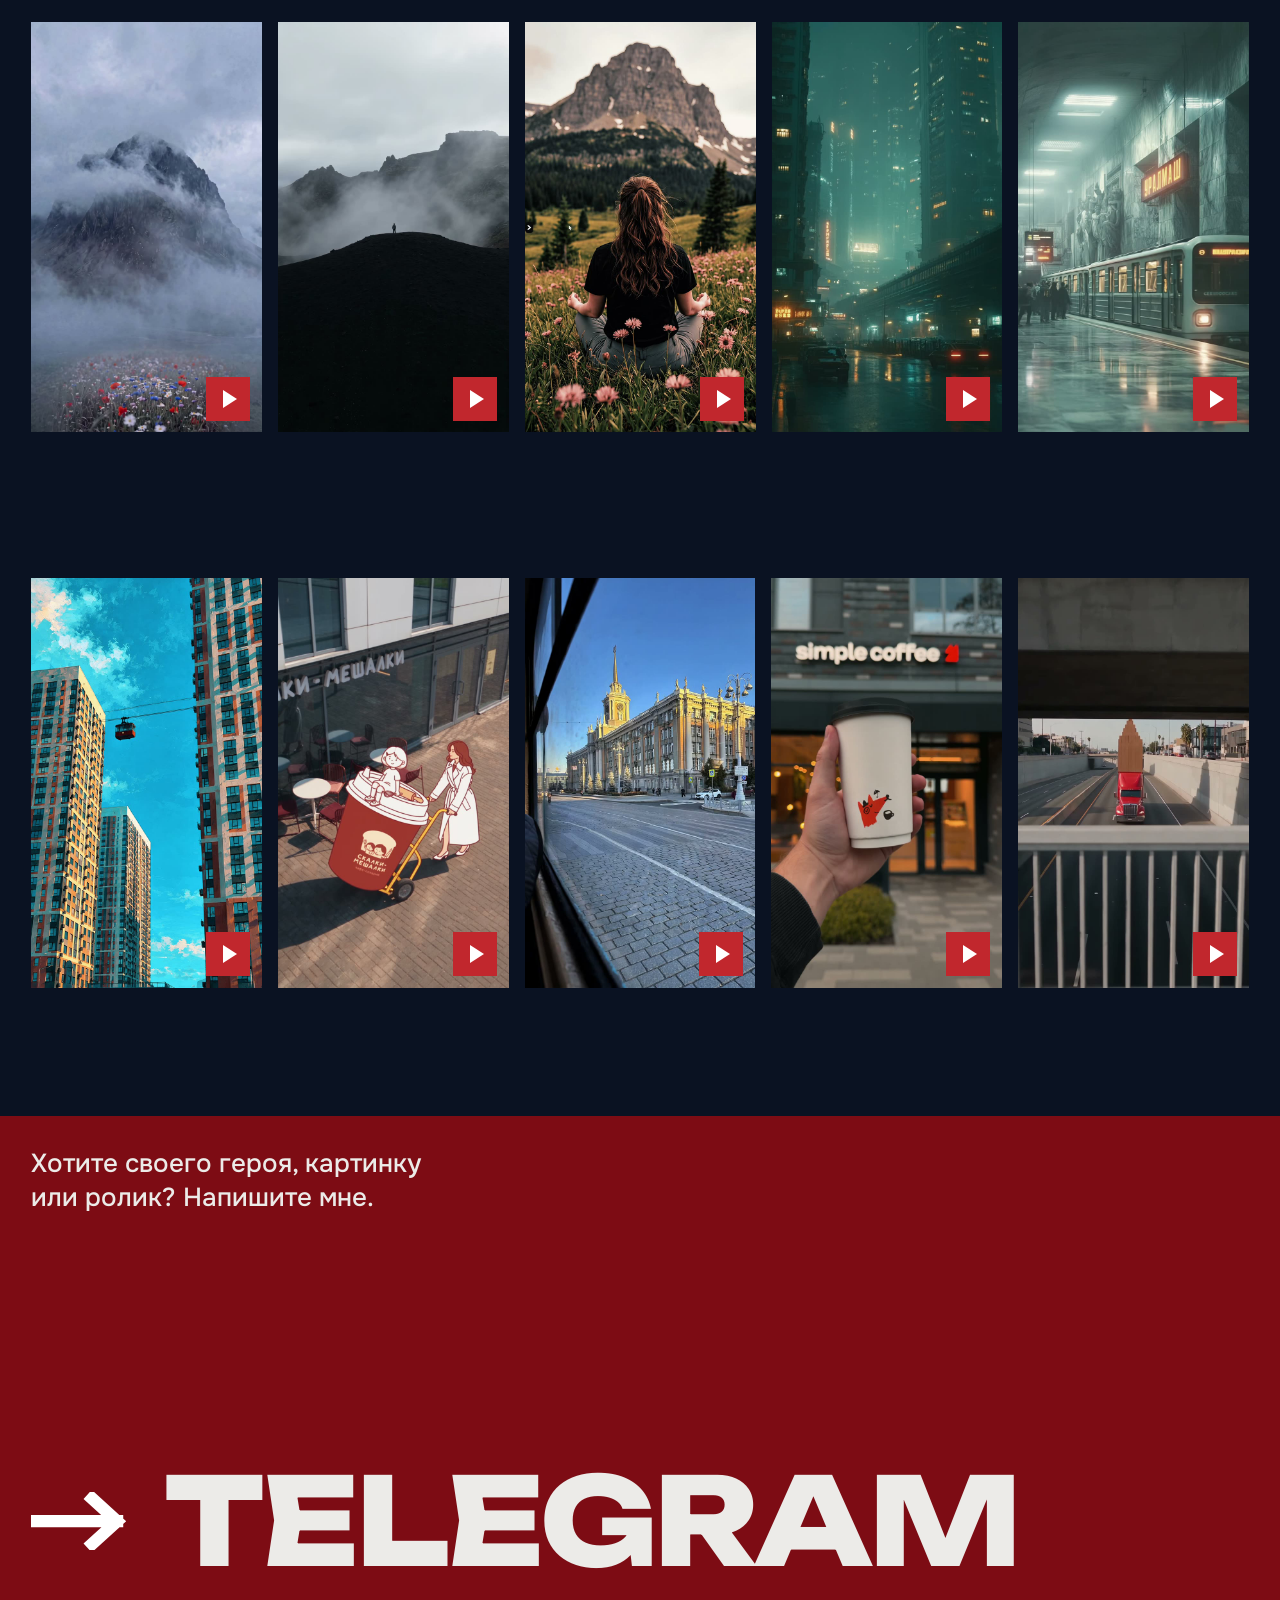
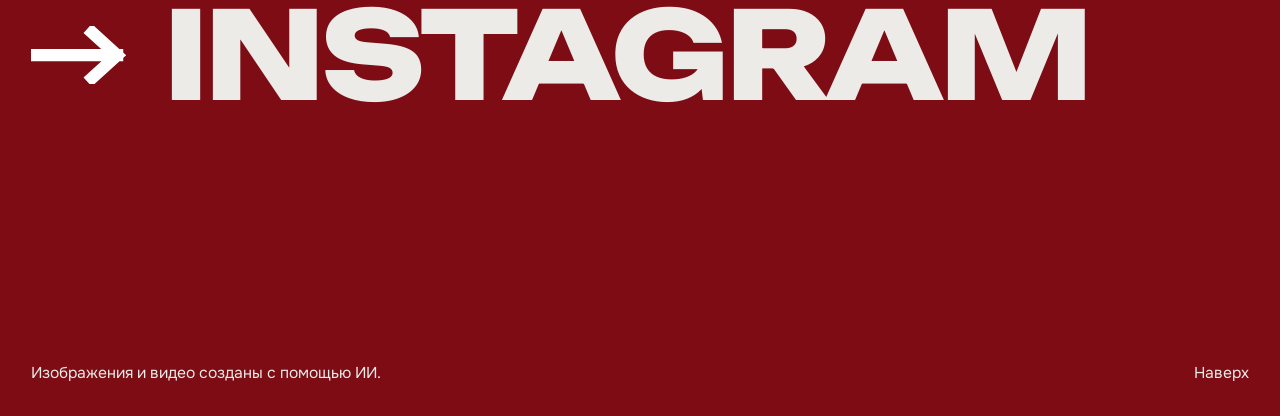
==== commit 1da81ec6: "Новые ролики, стрелки-указатели у соцсетей, тексты, ускоренная подсветка афиши Co-Authored-By: Claud" ====
--- a/index.html
+++ b/index.html
@@ -190,7 +190,7 @@
     <div class="vhead">
       <h3 class="rv">Атмосфера</h3>
     </div>
-    <div class="vrow" style="--sum:1.6884;--n:3">
+    <div class="vrow" style="--sum:2.8134;--n:5">
         <button class="clip" type="button" style="--ar:0.5634" data-kind="video" data-group="video" data-src="media/video/iamrebel.mp4" data-poster="media/poster/iamrebel.jpg" data-title="IAMREBEL" aria-label="Смотреть со звуком: IAMREBEL">
           <span class="frame"><video src="media/video/iamrebel.mp4" poster="media/poster/iamrebel.jpg" width="720" height="1278" muted loop playsinline preload="none" aria-label="Ролик «IAMREBEL»"></video><span class="play" aria-hidden="true"></span></span>
         </button>
@@ -200,11 +200,17 @@
         <button class="clip" type="button" style="--ar:0.5625" data-kind="video" data-group="video" data-src="media/video/seasons.mp4" data-poster="media/poster/seasons.jpg" data-title="Времена года" aria-label="Смотреть со звуком: Времена года">
           <span class="frame"><video src="media/video/seasons.mp4" poster="media/poster/seasons.jpg" width="720" height="1280" muted loop playsinline preload="none" aria-label="Ролик «Времена года»"></video><span class="play" aria-hidden="true"></span></span>
         </button>
-    </div>
-  </div>
-  <div class="vgroup">
-    <div class="vhead">
-      <h3 class="rv">Город и кофе</h3>
+        <button class="clip" type="button" style="--ar:0.5625" data-kind="video" data-group="video" data-src="media/video/new-1.mp4" data-poster="media/poster/new-1.jpg" data-title="Киберпанк 1" aria-label="Смотреть со звуком: Киберпанк 1">
+          <span class="frame"><video src="media/video/new-1.mp4" poster="media/poster/new-1.jpg" width="720" height="1280" muted loop playsinline preload="none" aria-label="Ролик «Киберпанк 1»"></video><span class="play" aria-hidden="true"></span></span>
+        </button>
+        <button class="clip" type="button" style="--ar:0.5625" data-kind="video" data-group="video" data-src="media/video/new-2.mp4" data-poster="media/poster/new-2.jpg" data-title="Киберпанк 2" aria-label="Смотреть со звуком: Киберпанк 2">
+          <span class="frame"><video src="media/video/new-2.mp4" poster="media/poster/new-2.jpg" width="720" height="1280" muted loop playsinline preload="none" aria-label="Ролик «Киберпанк 2»"></video><span class="play" aria-hidden="true"></span></span>
+        </button>
+    </div>
+  </div>
+  <div class="vgroup">
+    <div class="vhead">
+      <h3 class="rv">Для рекламы</h3>
     </div>
     <div class="vrow" style="--sum:2.8125;--n:5">
         <button class="clip" type="button" style="--ar:0.5625" data-kind="video" data-group="video" data-src="media/video/tram.mp4" data-poster="media/poster/tram.jpg" data-title="Tram" aria-label="Смотреть со звуком: Tram">
@@ -230,11 +236,11 @@
 <section class="contact" id="contact" aria-labelledby="h-contact">
   <h2 id="h-contact">Хотите своего героя, картинку или ролик? Напишите мне.</h2>
   <div class="big">
-    <a href="https://t.me/sokolov_pv" rel="noopener" target="_blank">Telegram</a>
-    <a href="https://instagram.com/sokolov_pv" rel="noopener" target="_blank">Instagram</a>
+    <a href="https://t.me/sokolov_pv" rel="noopener" target="_blank" aria-label="Написать в Telegram: @sokolov_pv"><svg class="pt" viewBox="0 0 44 24" aria-hidden="true"><path d="M2 12H38M27 2l11 10-11 10" fill="none" stroke="currentColor" stroke-width="5.4" stroke-linecap="square"/></svg><span>Telegram</span></a>
+    <a href="https://instagram.com/sokolov_pv" rel="noopener" target="_blank" aria-label="Открыть Instagram: @sokolov_pv"><svg class="pt" viewBox="0 0 44 24" aria-hidden="true"><path d="M2 12H38M27 2l11 10-11 10" fill="none" stroke="currentColor" stroke-width="5.4" stroke-linecap="square"/></svg><span>Instagram</span></a>
   </div>
   <footer class="foot">
-    <p>Картинки и видео созданы с помощью ИИ.</p>
+    <p>Изображения и видео созданы с помощью ИИ.</p>
     <a href="#top">Наверх</a>
   </footer>
 </section>
--- a/style.css
+++ b/style.css
@@ -88,6 +88,8 @@
 .cast a { position: relative; display: block; height: 100%; overflow: hidden; transition: opacity .45s var(--ease); }
 .cast img { width: 100%; height: 100%; object-fit: cover; }
 .cast:hover a { opacity: .5; }
+.cast.auto a { opacity: .45; transition: opacity .8s var(--ease); }
+.cast.auto li.on a { opacity: 1; }
 .cast:hover li:hover a { opacity: 1; }
 .tag { position: absolute; left: 0; top: 0; padding: 12px 18px; background: var(--tc); color: var(--ti); font-weight: 500; font-size: var(--step-small); }
 
@@ -128,11 +130,15 @@
 .cap { display: block; padding-top: 10px; font-size: var(--step-small); color: var(--muted); }
 
 /* ───────── Контакты ───────── */
-.contact { min-height: 100svh; background: var(--field); color: var(--field-ink); display: grid; grid-template-rows: auto 1fr auto; padding: var(--m); }
+.contact { grid-template-columns: minmax(0, 1fr); min-height: 100svh; background: var(--field); color: var(--field-ink); display: grid; grid-template-rows: auto 1fr auto; padding: var(--m); }
 .contact h2 { font: 500 clamp(1.25rem, 1.1rem + 0.7vw, 1.625rem)/1.3 var(--text); max-width: 26ch; }
 .big { align-self: center; display: flex; flex-direction: column; gap: 0.1em; font: 800 clamp(2.4rem, 9.5vw, 10rem)/1 var(--display); letter-spacing: -0.03em; text-transform: uppercase; }
-.big a { width: fit-content; transition: color .25s, transform .5s var(--ease); }
+.big a { display: flex; align-items: center; gap: .28em; width: fit-content; transition: color .25s, transform .5s var(--ease); }
 .big a:hover { color: #fff; transform: translateX(1.2vw); }
+.pt { flex: none; width: .82em; height: .48em; color: #fff; animation: point 1.1s ease-in-out infinite; }
+.big a:nth-child(2) .pt { animation-delay: .25s; }
+@keyframes point { 0%, 100% { transform: translateX(0); } 50% { transform: translateX(.22em); } }
+.big a:hover .pt { animation-duration: .5s; }
 .foot { display: flex; justify-content: space-between; gap: 16px; font-size: var(--step-small); }
 .foot a:hover { text-decoration: underline; text-underline-offset: 4px; }
 
@@ -156,7 +162,7 @@
 
 @media (prefers-reduced-motion: reduce) {
   html { scroll-behavior: auto; }
-  .bg i, .glow i, .grain, .head h1 .ln > span, .cast li { animation: none; }
+  .bg i, .glow i, .grain, .head h1 .ln > span, .cast li, .pt { animation: none; }
   .js .rv, .js .rv-lift { opacity: 1; transform: none; transition: none; }
   * { transition-duration: 0.01ms !important; }
 }
@@ -179,7 +185,7 @@
   .intro { max-width: none; }
   .cast { margin: 0 var(--m) var(--m); min-height: 40svh; }
   .tag { padding: 12px 6px; font-size: 13px; writing-mode: vertical-rl; transform: rotate(180deg); }
-  .big { font-size: 11.5vw; }
+  .big { font-size: 10.2vw; }
   dialog#lb[open] { grid-template-columns: 1fr; }
   .lb-stage, .lb-title { grid-column: 1; padding-inline: 8px; }
   .lb-nav { position: absolute; bottom: 14px; z-index: 2; background: rgba(0,0,0,.5); width: 56px; }
